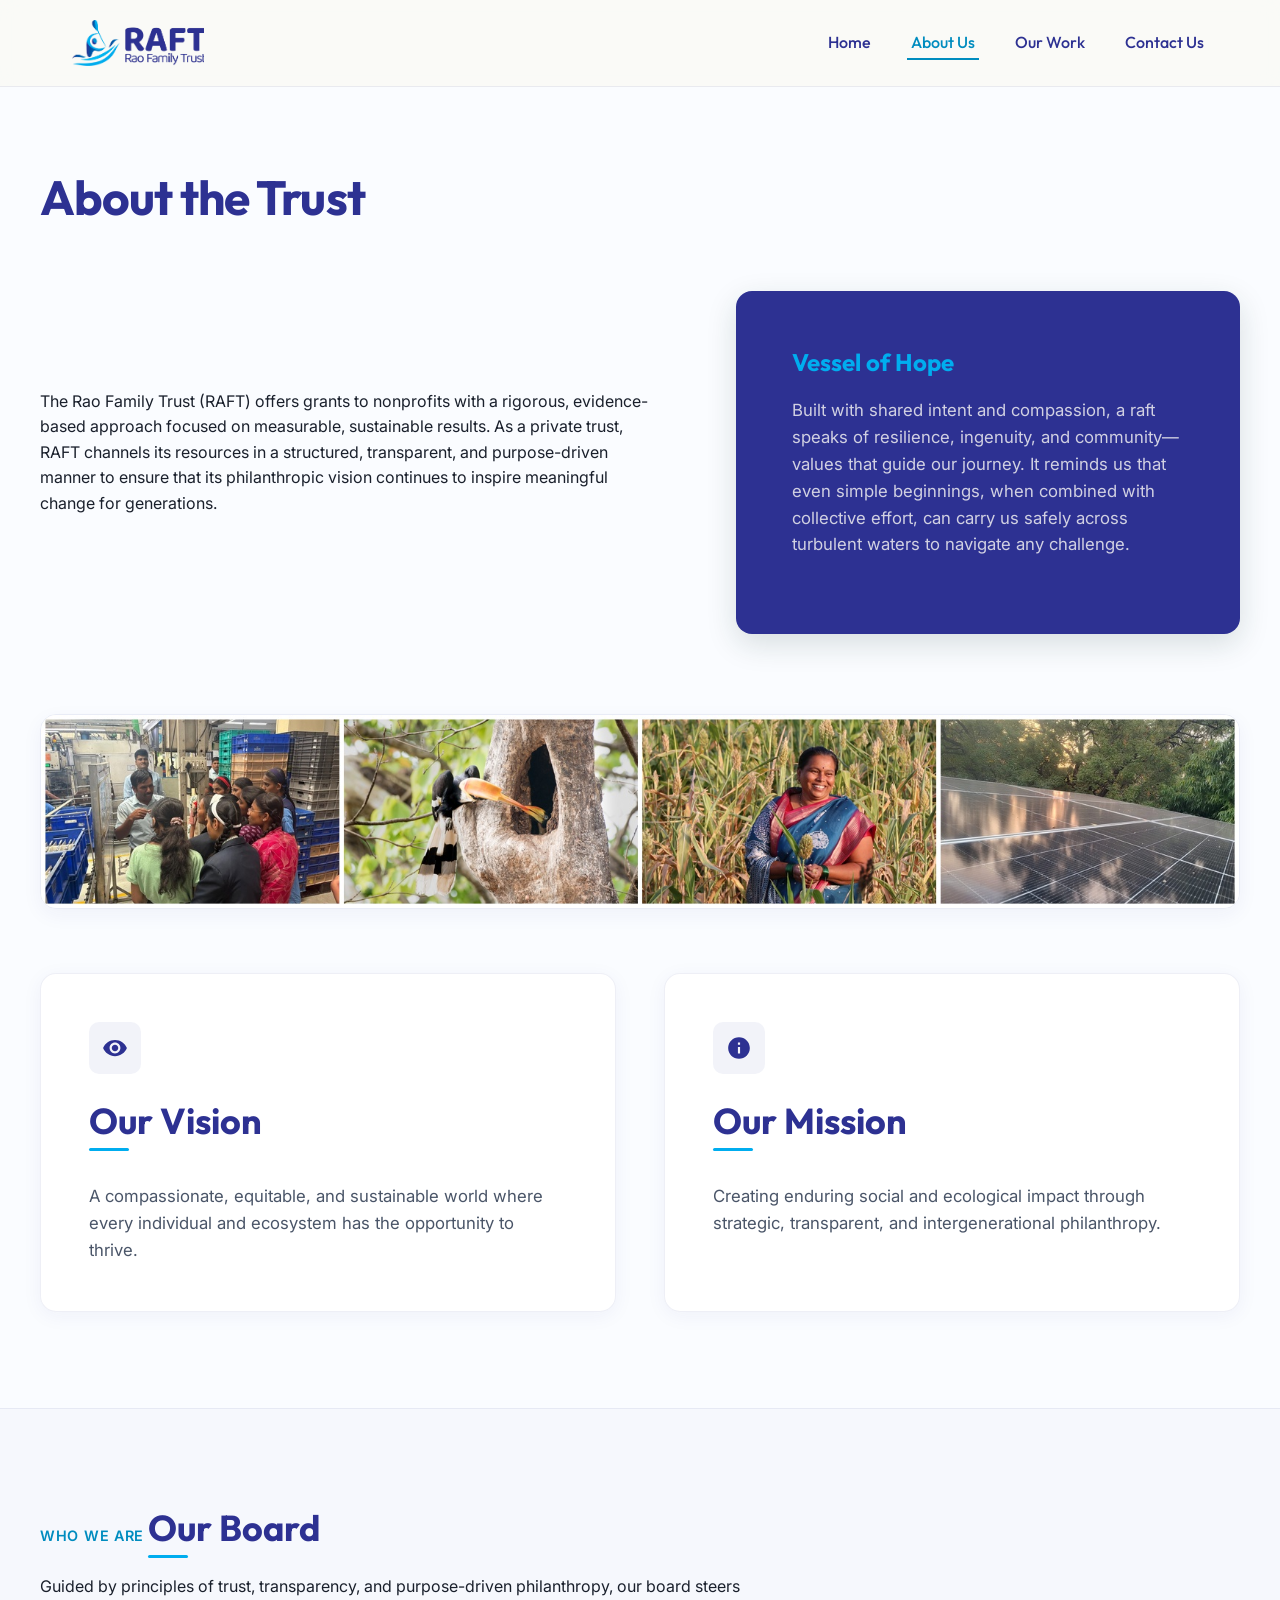
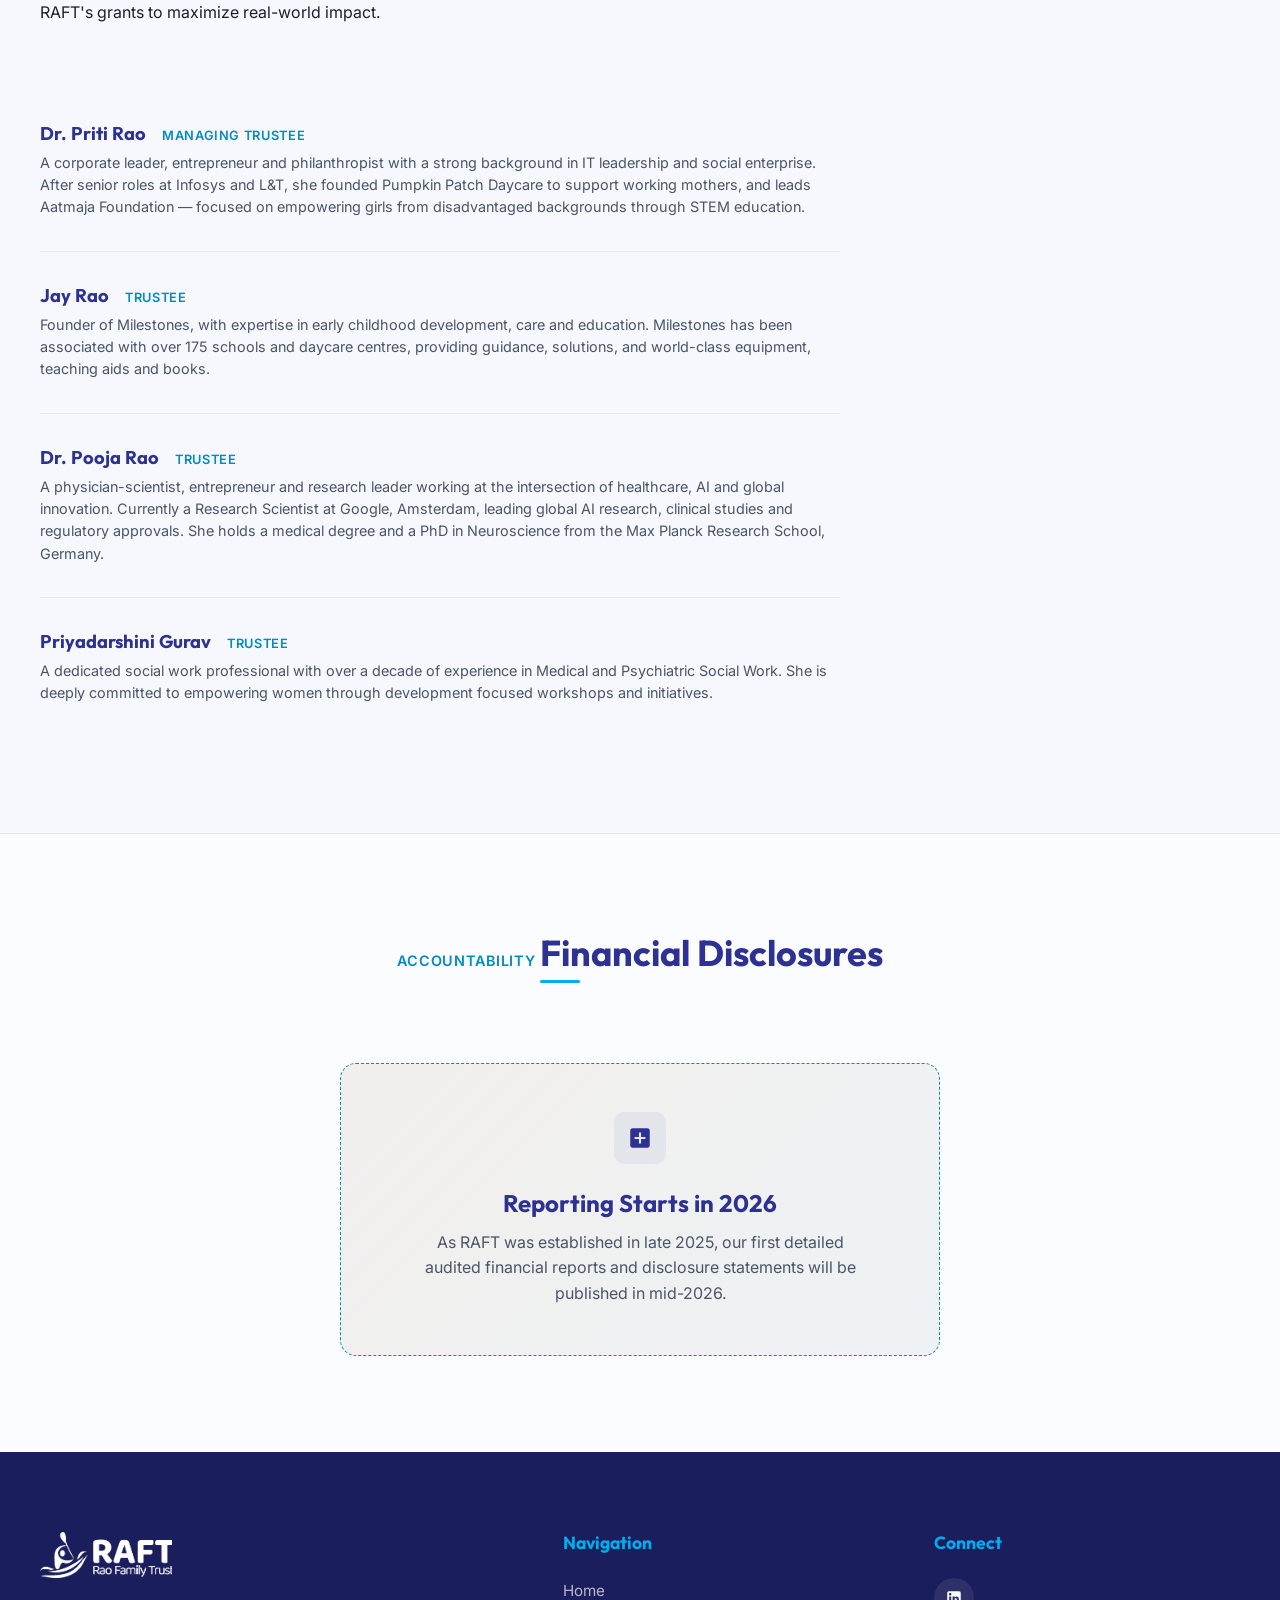
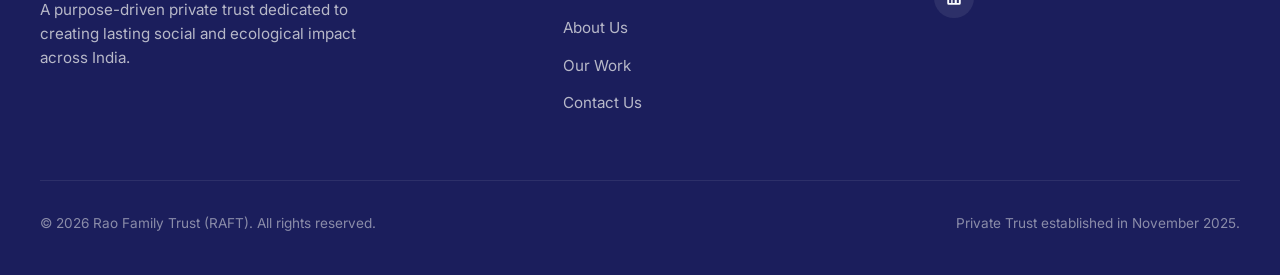
==== about.html @ 9c1cfbc5 "Use full transparent official logo without outline box across site headers and footers" ====
<!DOCTYPE html>
<html lang="en">
<head>
  <meta charset="UTF-8">
  <meta name="viewport" content="width=device-width, initial-scale=1.0">
  <meta http-equiv="X-UA-Compatible" content="ie=edge">
  <title>About Us | Rao Family Trust (RAFT)</title>
  <meta name="description" content="Discover the vision, mission, and team structure of the Rao Family Trust (RAFT). Established to drive intergenerational social and ecological change.">
  
  <link rel="canonical" href="https://www.raft.org.in/about.html">

  <!-- Open Graph / Facebook -->
  <meta property="og:type" content="website">
  <meta property="og:url" content="https://www.raft.org.in/about.html">
  <meta property="og:site_name" content="Rao Family Trust (RAFT)">
  <meta property="og:locale" content="en_IN">
  <meta property="og:title" content="About Us | Rao Family Trust (RAFT)">
  <meta property="og:description" content="Discover the vision, mission, and team structure of the Rao Family Trust (RAFT).">
  <meta property="og:image" content="https://www.raft.org.in/images/vision_mission_banner.jpg">
  
  <!-- Twitter -->
  <meta property="twitter:card" content="summary_large_image">
  <meta property="twitter:url" content="https://www.raft.org.in/about.html">
  <meta property="twitter:title" content="About Us | Rao Family Trust (RAFT)">
  <meta property="twitter:description" content="Discover the vision, mission, and team structure of the Rao Family Trust (RAFT).">
  <meta property="twitter:image" content="https://www.raft.org.in/images/vision_mission_banner.jpg">

  <!-- Favicons -->
  <link rel="icon" type="image/png" sizes="32x32" href="images/favicon-32x32.png">
  <link rel="icon" type="image/png" sizes="192x192" href="images/favicon.png">
  <link rel="apple-touch-icon" sizes="180x180" href="images/apple-touch-icon.png">

  <link rel="stylesheet" href="style_v2.css">
</head>
<body>

  <!-- Header Navigation -->
  <header>
    <div class="nav-container">
      <a href="index.html" class="logo">
        <img src="images/logo.png" alt="Rao Family Trust Logo" class="logo-img">
      </a>
      
      <button class="mobile-toggle" aria-label="Toggle Menu">
        <span></span>
        <span></span>
        <span></span>
      </button>

      <ul class="nav-menu">
        <li><a href="index.html" class="nav-link">Home</a></li>
        <li><a href="about.html" class="nav-link">About Us</a></li>
        <li><a href="work.html" class="nav-link">Our Work</a></li>
        <li><a href="contact.html" class="nav-link">Contact Us</a></li>
      </ul>
    </div>
  </header>

  <!-- About Core Intro -->
  <section class="section" style="padding-top: 5rem;">
    <div class="section-container">
      <div class="section-header reveal">
        <h1>About the Trust</h1>
      </div>

      <div class="about-hero-grid reveal" style="margin-bottom: 5rem;">
        <div class="about-hero-text">
          <p>
            The Rao Family Trust (RAFT) offers grants to nonprofits with a rigorous, evidence-based approach focused on measurable, sustainable results. As a private trust, RAFT channels its resources in a structured, transparent, and purpose-driven manner to ensure that its philanthropic vision continues to inspire meaningful change for generations.
          </p>
        </div>
        
        <div class="accent-card">
          <h3>Vessel of Hope</h3>
          <p style="margin-top: 1.25rem;">
            Built with shared intent and compassion, a raft speaks of resilience, ingenuity, and community—values that guide our journey. It reminds us that even simple beginnings, when combined with collective effort, can carry us safely across turbulent waters to navigate any challenge.
          </p>
        </div>
      </div>

      <!-- Pillars Panoramic Banner -->
      <div class="reveal" style="margin-top: 4rem; margin-bottom: 4rem; border-radius: var(--border-radius-lg); overflow: hidden; box-shadow: 0 6px 20px var(--color-shadow); border: 1px solid var(--color-border);">
        <img src="images/vision_mission_banner.jpg" alt="Rao Family Trust Strategic Focus Pillars" style="width: 100%; display: block; height: auto;">
      </div>

      <!-- Vision & Mission Side by Side Cards -->
      <div class="vision-mission-grid reveal">
        <div class="card" style="padding: 3rem;">
          <div class="card-icon">
            <!-- Vision Icon SVG -->
            <svg viewBox="0 0 24 24" xmlns="http://www.w3.org/2000/svg">
              <path d="M12 4.5C7 4.5 2.73 7.61 1 12c1.73 4.39 6 7.5 11 7.5s9.27-3.11 11-7.5c-1.73-4.39-6-7.5-11-7.5zM12 17c-2.76 0-5-2.24-5-5s2.24-5 5-5 5 2.24 5 5-2.24 5-5 5zm0-8c-1.66 0-3 1.34-3 3s1.34 3 3 3 3-1.34 3-3-1.34-3-3-3z"/>
            </svg>
          </div>
          <h2>Our Vision</h2>
          <p style="margin-top: 1rem; font-size: 1.05rem;">
            A compassionate, equitable, and sustainable world where every individual and ecosystem has the opportunity to thrive.
          </p>
        </div>

        <div class="card" style="padding: 3rem;">
          <div class="card-icon">
            <!-- Mission Icon SVG -->
            <svg viewBox="0 0 24 24" xmlns="http://www.w3.org/2000/svg">
              <path d="M12 2C6.48 2 2 6.48 2 12s4.48 10 10 10 10-4.48 10-10S17.52 2 12 2zm1 15h-2v-6h2v6zm0-8h-2V7h2v2z"/>
            </svg>
          </div>
          <h2>Our Mission</h2>
          <p style="margin-top: 1rem; font-size: 1.05rem;">
            Creating enduring social and ecological impact through strategic, transparent, and intergenerational philanthropy.
          </p>
        </div>
      </div>
    </div>
  </section>

  <!-- Meet Our Team -->
  <section class="section" style="background-color: rgba(45, 49, 146, 0.02); border-top: 1px solid var(--color-border); border-bottom: 1px solid var(--color-border);">
    <div class="section-container">
      <div class="section-header reveal">
        <span class="section-subtitle">Who We Are</span>
        <h2>Our Board</h2>
        <p>Guided by principles of trust, transparency, and purpose-driven philanthropy, our board steers RAFT's grants to maximize real-world impact.</p>
      </div>

      <div class="team-roster reveal">
        <!-- Dr. Priti Rao -->
        <div class="team-row">
          <div class="team-info">
            <div class="team-name-line">
              <h3>Dr. Priti Rao</h3>
              <span class="team-title">Managing Trustee</span>
            </div>
            <p>A corporate leader, entrepreneur and philanthropist with a strong background in IT leadership and social enterprise. After senior roles at Infosys and L&T, she founded Pumpkin Patch Daycare to support working mothers, and leads Aatmaja Foundation — focused on empowering girls from disadvantaged backgrounds through STEM education.</p>
          </div>
        </div>

        <!-- Jay Rao -->
        <div class="team-row">
          <div class="team-info">
            <div class="team-name-line">
              <h3>Jay Rao</h3>
              <span class="team-title">Trustee</span>
            </div>
            <p>Founder of Milestones, with expertise in early childhood development, care and education. Milestones has been associated with over 175 schools and daycare centres, providing guidance, solutions, and world-class equipment, teaching aids and books.</p>
          </div>
        </div>

        <!-- Dr. Pooja Rao -->
        <div class="team-row">
          <div class="team-info">
            <div class="team-name-line">
              <h3>Dr. Pooja Rao</h3>
              <span class="team-title">Trustee</span>
            </div>
            <p>A physician-scientist, entrepreneur and research leader working at the intersection of healthcare, AI and global innovation. Currently a Research Scientist at Google, Amsterdam, leading global AI research, clinical studies and regulatory approvals. She holds a medical degree and a PhD in Neuroscience from the Max Planck Research School, Germany.</p>
          </div>
        </div>

        <!-- Ms. Priyadarshini Gurav -->
        <div class="team-row">
          <div class="team-info">
            <div class="team-name-line">
              <h3>Priyadarshini Gurav</h3>
              <span class="team-title">Trustee</span>
            </div>
            <p>A dedicated social work professional with over a decade of experience in Medical and Psychiatric Social Work. She is deeply committed to empowering women through development focused workshops and initiatives.</p>
          </div>
        </div>
      </div>

    </div>
  </section>

  <!-- Financials section -->
  <section class="section">
    <div class="section-container">
      <div class="section-header reveal" style="text-align: center; margin: 0 auto 3rem;">
        <span class="section-subtitle">Accountability</span>
        <h2>Financial Disclosures</h2>
      </div>

      <div class="financials-card reveal">
        <div class="card-icon" style="margin: 0 auto 1.5rem;">
          <svg viewBox="0 0 24 24" xmlns="http://www.w3.org/2000/svg">
            <path d="M19 3H5c-1.1 0-2 .9-2 2v14c0 1.1.9 2 2 2h14c1.1 0 2-.9 2-2V5c0-1.1-.9-2-2-2zm-2 10h-4v4h-2v-4H7v-2h4V7h2v4h4v2z"/>
          </svg>
        </div>
        <h3>Reporting Starts in 2026</h3>
        <p>
          As RAFT was established in late 2025, our first detailed audited financial reports and disclosure statements will be published in mid-2026.
        </p>
      </div>
    </div>
  </section>

  <!-- Footer -->
  <footer>
    <div class="footer-container">
      <div class="footer-about">
        <a href="index.html" class="logo" style="color: var(--color-white);">
          <img src="images/logo_white.png" alt="Rao Family Trust Logo" class="logo-img">
        </a>
        <p>A purpose-driven private trust dedicated to creating lasting social and ecological impact across India.</p>
      </div>

      <div class="footer-nav">
        <h4>Navigation</h4>
        <ul>
          <li><a href="index.html">Home</a></li>
          <li><a href="about.html">About Us</a></li>
          <li><a href="work.html">Our Work</a></li>
          <li><a href="contact.html">Contact Us</a></li>
        </ul>
      </div>

      <div class="footer-social">
        <h4>Connect</h4>
        <div class="footer-social-links">
          <a href="https://www.linkedin.com/company/rao-family-trust/" class="social-btn" aria-label="LinkedIn" target="_blank" rel="noopener noreferrer">
            <svg viewBox="0 0 24 24" xmlns="http://www.w3.org/2000/svg">
              <path d="M19 3a2 2 0 0 1 2 2v14a2 2 0 0 1-2 2H5a2 2 0 0 1-2-2V5a2 2 0 0 1 2-2h14m-.5 15.5v-5.3a3.26 3.26 0 0 0-3.26-3.26c-.85 0-1.84.52-2.32 1.3v-1.11h-2.79v8.37h2.79v-4.93c0-.77.62-1.4 1.39-1.4a1.4 1.4 0 0 1 1.4 1.4v4.93h2.79M6.88 8.56a1.68 1.68 0 0 0 1.68-1.68c0-.93-.75-1.69-1.68-1.69a1.69 1.69 0 0 0-1.69 1.69c0 .93.76 1.68 1.69 1.68m1.39 9.94v-8.37H5.5v8.37h2.77z"/>
            </svg>
          </a>
        </div>
      </div>
    </div>
    
    <div class="footer-bottom">
      <span>&copy; 2026 Rao Family Trust (RAFT). All rights reserved.</span>
      <span>Private Trust established in November 2025.</span>
    </div>
  </footer>

  <script src="main.js"></script>
</body>
</html>
---- style_v2.css ----
/* RAFT (Rao Family Trust) Core Styling System */

/* Import Google Fonts */
@import url('https://fonts.googleapis.com/css2?family=Inter:wght@300;400;500;600&family=Outfit:wght@300;400;500;600;700;800&display=swap');

/* CSS Variables */
:root {
  --color-primary: #2D3192;        /* Logo Indigo */
  --color-primary-dark: #1B1E5C;   /* Deep Logo Indigo */
  --color-primary-light: #4D51B0;  /* Light Logo Indigo */
  --color-secondary: #00ADEF;      /* Logo Sky Blue */
  --color-secondary-dark: #008CBF; /* Muted Logo Sky Blue */
  --color-accent: #EFF8FF;         /* Soft Light Blue Wash */
  --color-bg-main: #FAFCFF;        /* Soft Alabaster Cool White */
  --color-bg-card: rgba(255, 255, 255, 0.9); /* Semi-transparent White */
  --color-text-dark: #1A202C;      /* Charcoal Dark Text */
  --color-text-muted: #4A5568;     /* Slate Muted Text */
  --color-text-light: #FAFCFF;     /* Warm Light Text */
  --color-white: #FFFFFF;
  --color-border: rgba(45, 49, 146, 0.08);
  --color-shadow: rgba(45, 49, 146, 0.05);

  --font-heading: 'Outfit', sans-serif;
  --font-body: 'Inter', sans-serif;

  --transition-smooth: all 0.4s cubic-bezier(0.16, 1, 0.3, 1);
  --transition-fast: all 0.2s ease;
  
  --border-radius-lg: 16px;
  --border-radius-md: 10px;
  --border-radius-sm: 6px;
}

/* Base Reset & Layout */
* {
  box-sizing: border-box;
  margin: 0;
  padding: 0;
}

html {
  scroll-behavior: smooth;
  height: 100%;
}

body {
  font-family: var(--font-body);
  background-color: var(--color-bg-main);
  color: var(--color-text-dark);
  line-height: 1.6;
  font-size: 16px;
  display: flex;
  flex-direction: column;
  min-height: 100vh;
  overflow-x: hidden;
}

/* Typography */
h1, h2, h3, h4, h5, h6 {
  font-family: var(--font-heading);
  font-weight: 700;
  color: var(--color-primary);
  line-height: 1.25;
}

h1 {
  font-size: 3rem;
  letter-spacing: -0.02em;
}

h2 {
  font-size: 2.25rem;
  margin-bottom: 1.5rem;
  position: relative;
  display: inline-block;
}

/* Elegant gold dash below h2 headers */
h2::after {
  content: '';
  position: absolute;
  left: 0;
  bottom: -8px;
  width: 40px;
  height: 3px;
  background-color: var(--color-secondary);
  border-radius: 2px;
  transition: var(--transition-smooth);
}

h2:hover::after {
  width: 60px;
}

h3 {
  font-size: 1.5rem;
  margin-bottom: 1rem;
}

p {
  margin-bottom: 1.25rem;
  color: var(--color-text-dark);
  font-weight: 400;
}

a {
  color: var(--color-primary);
  text-decoration: none;
  transition: var(--transition-fast);
}

/* Buttons */
.btn {
  display: inline-flex;
  align-items: center;
  justify-content: center;
  padding: 0.75rem 1.75rem;
  font-family: var(--font-heading);
  font-weight: 600;
  font-size: 0.95rem;
  border-radius: var(--border-radius-md);
  cursor: pointer;
  transition: var(--transition-smooth);
  border: 1px solid transparent;
}

.btn-primary {
  background-color: var(--color-primary);
  color: var(--color-white);
  box-shadow: 0 4px 14px rgba(18, 53, 47, 0.2);
}

.btn-primary:hover {
  background-color: var(--color-primary-light);
  transform: translateY(-2px);
  box-shadow: 0 6px 20px rgba(18, 53, 47, 0.25);
}

.btn-secondary {
  background-color: transparent;
  border-color: var(--color-secondary-dark);
  color: var(--color-secondary-dark);
}

.btn-secondary:hover {
  background-color: var(--color-secondary-dark);
  color: var(--color-white);
  transform: translateY(-2px);
}

/* Header & Navigation */
header {
  position: sticky;
  top: 0;
  z-index: 100;
  background-color: rgba(250, 249, 246, 0.85); /* Alabaster Glass */
  backdrop-filter: blur(12px);
  -webkit-backdrop-filter: blur(12px);
  border-bottom: 1px solid var(--color-border);
  transition: var(--transition-smooth);
}

.nav-container {
  max-width: 1200px;
  margin: 0 auto;
  padding: 1.25rem 2rem;
  display: flex;
  justify-content: space-between;
  align-items: center;
}

.logo {
  display: flex;
  align-items: center;
  gap: 0.75rem;
  font-family: var(--font-heading);
  font-weight: 700;
  font-size: 1.4rem;
  color: var(--color-primary);
}

.logo-img {
  height: 46px;
  width: auto;
  object-fit: contain;
  transition: var(--transition-smooth);
}

.logo:hover .logo-img {
  transform: scale(1.05);
}

.logo svg {
  fill: var(--color-primary);
  width: 32px;
  height: 32px;
  transition: var(--transition-smooth);
}

.logo:hover svg {
  fill: var(--color-secondary-dark);
  transform: rotate(-5deg) scale(1.05);
}

.nav-menu {
  display: flex;
  gap: 2rem;
  list-style: none;
  align-items: center;
}

.nav-link {
  font-family: var(--font-heading);
  font-weight: 500;
  font-size: 1rem;
  color: var(--color-primary);
  padding: 0.5rem 0.25rem;
  position: relative;
}

.nav-link::after {
  content: '';
  position: absolute;
  width: 0;
  height: 2px;
  bottom: 0;
  left: 0;
  background-color: var(--color-secondary-dark);
  transition: var(--transition-fast);
}

.nav-link:hover::after,
.nav-link.active::after {
  width: 100%;
}

.nav-link.active {
  color: var(--color-secondary-dark);
}

/* Mobile Toggle Hamburger */
.mobile-toggle {
  display: none;
  background: none;
  border: none;
  cursor: pointer;
  position: relative;
  width: 30px;
  height: 20px;
  z-index: 101;
}

.mobile-toggle span {
  display: block;
  width: 100%;
  height: 2px;
  background-color: var(--color-primary);
  position: absolute;
  left: 0;
  transition: var(--transition-fast);
}

.mobile-toggle span:nth-child(1) { top: 0; }
.mobile-toggle span:nth-child(2) { top: 9px; }
.mobile-toggle span:nth-child(3) { top: 18px; }

.mobile-toggle.open span:nth-child(1) {
  transform: translateY(9px) rotate(45deg);
}
.mobile-toggle.open span:nth-child(2) {
  opacity: 0;
}
.mobile-toggle.open span:nth-child(3) {
  transform: translateY(-9px) rotate(-45deg);
}

/* Hero Section */
.hero {
  padding: 6rem 2rem 5rem;
  background: radial-gradient(circle at 80% 20%, rgba(197, 168, 128, 0.1) 0%, transparent 60%),
              radial-gradient(circle at 10% 80%, rgba(18, 53, 47, 0.05) 0%, transparent 70%);
  position: relative;
  overflow: hidden;
}

.hero-container {
  max-width: 1200px;
  margin: 0 auto;
  display: grid;
  grid-template-columns: 0.8fr 1.2fr; /* Flipped: text takes less space, images take more */
  gap: 4rem;
  align-items: center;
}

.hero-content {
  max-width: 650px;
}

.hero-tag {
  display: inline-block;
  font-family: var(--font-heading);
  font-weight: 600;
  font-size: 0.85rem;
  letter-spacing: 0.1em;
  text-transform: uppercase;
  color: var(--color-secondary-dark);
  background-color: rgba(197, 168, 128, 0.12);
  padding: 0.4rem 1rem;
  border-radius: 50px;
  margin-bottom: 1.5rem;
}

.hero h1 {
  font-size: 3.5rem;
  line-height: 1.15;
  margin-bottom: 1.5rem;
}

.hero h1 span {
  color: var(--color-secondary-dark);
  position: relative;
}

.hero-desc {
  font-size: 1.15rem;
  color: var(--color-text-muted);
  margin-bottom: 2.5rem;
}

.hero-btns {
  display: flex;
  gap: 1.25rem;
}

/* Metaphor SVG Section (Interactive waves and raft) */
.hero-visual {
  position: relative;
  width: 100%;
  display: flex;
  justify-content: center;
  align-items: center;
}

.raft-svg-wrapper {
  width: 100%;
  max-width: 450px;
  position: relative;
}

/* Page Section Utility */
.section {
  padding: 6rem 2rem;
}

.section-container {
  max-width: 1200px;
  margin: 0 auto;
}

.section-header {
  max-width: 700px;
  margin-bottom: 4rem;
}

.section-subtitle {
  color: var(--color-secondary-dark);
  font-weight: 600;
  text-transform: uppercase;
  letter-spacing: 0.05em;
  font-size: 0.9rem;
  margin-bottom: 0.5rem;
}

/* Glassmorphism Cards */
.card-grid {
  display: grid;
  grid-template-columns: repeat(auto-fill, minmax(320px, 1fr));
  gap: 2.5rem;
}

.card {
  background-color: var(--color-bg-card);
  border: 1px solid var(--color-border);
  border-radius: var(--border-radius-lg);
  padding: 2.5rem;
  box-shadow: 0 4px 20px var(--color-shadow);
  transition: var(--transition-smooth);
  display: flex;
  flex-direction: column;
  backdrop-filter: blur(8px);
  -webkit-backdrop-filter: blur(8px);
  position: relative;
  overflow: hidden;
}

.card::before {
  content: '';
  position: absolute;
  top: 0;
  left: 0;
  width: 4px;
  height: 0;
  background-color: var(--color-secondary);
  transition: var(--transition-smooth);
}

.card:hover {
  transform: translateY(-8px);
  box-shadow: 0 12px 30px rgba(18, 53, 47, 0.1);
  border-color: rgba(18, 53, 47, 0.15);
}

.card:hover::before {
  height: 100%;
}

.card-icon {
  width: 52px;
  height: 52px;
  background-color: rgba(45, 49, 146, 0.06);
  border-radius: var(--border-radius-md);
  display: flex;
  align-items: center;
  justify-content: center;
  margin-bottom: 1.5rem;
  color: var(--color-primary);
  transition: var(--transition-smooth);
}

.card:hover .card-icon {
  background-color: var(--color-primary);
  color: var(--color-white);
  transform: translateY(-2px);
  box-shadow: 0 6px 16px rgba(45, 49, 146, 0.2);
}

.card-icon svg {
  width: 26px;
  height: 26px;
  transition: var(--transition-fast);
}

.card-icon svg[fill="none"] {
  fill: none;
  stroke: currentColor;
}

.card-icon svg:not([fill="none"]) {
  fill: currentColor;
}

.card:hover .card-icon svg {
  transform: scale(1.1);
}

/* External Link Icon Indicator */
.external-link-icon {
  width: 14px;
  height: 14px;
  display: inline-block;
  vertical-align: middle;
  margin-left: 4px;
  opacity: 0.8;
  transition: var(--transition-fast);
}

a:hover .external-link-icon {
  opacity: 1;
  transform: translate(2px, -2px);
}

/* Back to Top Floating Button */
.back-to-top {
  position: fixed;
  bottom: 2rem;
  right: 2rem;
  width: 44px;
  height: 44px;
  border-radius: 50%;
  background: var(--color-primary);
  color: var(--color-white);
  border: 1px solid rgba(255, 255, 255, 0.2);
  box-shadow: 0 4px 20px rgba(45, 49, 146, 0.25);
  display: flex;
  align-items: center;
  justify-content: center;
  cursor: pointer;
  opacity: 0;
  visibility: hidden;
  transform: translateY(15px);
  transition: var(--transition-smooth);
  z-index: 99;
}

.back-to-top.visible {
  opacity: 1;
  visibility: visible;
  transform: translateY(0);
}

.back-to-top:hover {
  background: var(--color-secondary);
  color: var(--color-primary-dark);
  transform: translateY(-3px);
  box-shadow: 0 6px 24px rgba(0, 173, 239, 0.35);
}

.back-to-top svg {
  width: 20px;
  height: 20px;
}

.card h3 {
  font-size: 1.35rem;
  margin-bottom: 0.75rem;
}

.card p {
  color: var(--color-text-muted);
  font-size: 0.95rem;
  margin-bottom: 0;
  flex-grow: 1;
}

/* Grantees Layout */
.grantee-tags {
  display: flex;
  gap: 0.5rem;
  margin-bottom: 1rem;
  flex-wrap: wrap;
}

.tag {
  font-size: 0.75rem;
  font-weight: 500;
  padding: 0.25rem 0.75rem;
  border-radius: 50px;
  background-color: rgba(18, 53, 47, 0.06);
  color: var(--color-primary-light);
}

/* About Us Metaphor Card (Large Accent Card) */
.about-hero-grid {
  display: grid;
  grid-template-columns: 1.1fr 0.9fr;
  gap: 5rem;
  align-items: center;
}

.accent-card {
  background-color: var(--color-primary);
  color: var(--color-text-light);
  border-radius: var(--border-radius-lg);
  padding: 3.5rem;
  box-shadow: 0 10px 30px rgba(18, 53, 47, 0.15);
  position: relative;
  overflow: hidden;
}

.accent-card h2, .accent-card h3 {
  color: var(--color-secondary);
}

.accent-card h2::after {
  background-color: var(--color-secondary);
}

.accent-card p {
  color: rgba(250, 249, 246, 0.8);
  font-size: 1.05rem;
}

/* Vision / Mission Sections */
.vision-mission-grid {
  display: grid;
  grid-template-columns: 1fr 1fr;
  gap: 3rem;
  margin-top: 4rem;
}

/* Financials Block */
.financials-card {
  background: linear-gradient(135deg, rgba(197, 168, 128, 0.15) 0%, rgba(18, 53, 47, 0.05) 100%);
  border: 1px dashed var(--color-secondary-dark);
  border-radius: var(--border-radius-lg);
  padding: 3rem;
  text-align: center;
  max-width: 600px;
  margin: 4rem auto 0;
}

.financials-card h3 {
  color: var(--color-primary);
  font-size: 1.5rem;
  margin-bottom: 0.75rem;
}

.financials-card p {
  color: var(--color-text-muted);
  max-width: 450px;
  margin: 0 auto;
}

/* Team Roster Section */
.team-roster {
  display: flex;
  flex-direction: column;
  gap: 0;
  max-width: 800px;
}

.team-row {
  display: flex;
  align-items: flex-start;
  gap: 1.5rem;
  padding: 2rem 0;
  border-bottom: 1px solid var(--color-border);
  transition: var(--transition-smooth);
}

.team-row:last-child {
  border-bottom: none;
}

.team-row:hover {
  padding-left: 0.5rem;
}

.team-initial {
  width: 48px;
  height: 48px;
  min-width: 48px;
  border-radius: 50%;
  background: linear-gradient(135deg, var(--color-primary) 0%, var(--color-primary-light) 100%);
  color: var(--color-white);
  display: flex;
  align-items: center;
  justify-content: center;
  font-family: var(--font-heading);
  font-weight: 700;
  font-size: 0.85rem;
  letter-spacing: 0.02em;
  margin-top: 0.15rem;
  box-shadow: 0 3px 10px rgba(45, 49, 146, 0.2);
}

.team-info {
  flex: 1;
}

.team-name-line {
  display: flex;
  align-items: baseline;
  gap: 1rem;
  flex-wrap: wrap;
  margin-bottom: 0.35rem;
}

.team-name-line h3 {
  font-size: 1.15rem;
  margin-bottom: 0;
  color: var(--color-primary);
}

.team-title {
  color: var(--color-secondary-dark);
  font-size: 0.8rem;
  font-weight: 600;
  text-transform: uppercase;
  letter-spacing: 0.05em;
}

.team-info p {
  color: var(--color-text-muted);
  font-size: 0.9rem;
  line-height: 1.55;
  margin-bottom: 0;
}

/* Interactive Contact Form */
.contact-grid {
  display: grid;
  grid-template-columns: 1fr 1.2fr;
  gap: 5rem;
  align-items: start;
}

.contact-info-panel {
  display: flex;
  flex-direction: column;
  gap: 2.5rem;
}

.info-item {
  display: flex;
  gap: 1.25rem;
}

.info-icon {
  width: 44px;
  height: 44px;
  border-radius: 50%;
  background-color: rgba(197, 168, 128, 0.15);
  display: flex;
  align-items: center;
  justify-content: center;
  color: var(--color-secondary-dark);
  flex-shrink: 0;
}

.info-icon svg {
  width: 20px;
  height: 20px;
  fill: currentColor;
}

.info-text h3 {
  font-size: 1.1rem;
  margin-bottom: 0.25rem;
}

.info-text p {
  color: var(--color-text-muted);
  margin-bottom: 0;
}

.contact-form {
  background-color: var(--color-white);
  border: 1px solid var(--color-border);
  border-radius: var(--border-radius-lg);
  padding: 3.5rem;
  box-shadow: 0 8px 30px var(--color-shadow);
}

.form-group {
  position: relative;
  margin-bottom: 2rem;
}

.form-input {
  width: 100%;
  padding: 0.9rem 1rem;
  border-radius: var(--border-radius-md);
  border: 1.5px solid rgba(18, 53, 47, 0.12);
  background-color: transparent;
  font-family: var(--font-body);
  font-size: 1rem;
  color: var(--color-text-dark);
  outline: none;
  transition: var(--transition-fast);
}

.form-input:focus {
  border-color: var(--color-primary);
  box-shadow: 0 0 0 4px rgba(18, 53, 47, 0.05);
}

.form-label {
  position: absolute;
  left: 1rem;
  top: 0.9rem;
  font-size: 1rem;
  color: var(--color-text-muted);
  pointer-events: none;
  transition: var(--transition-fast);
  background-color: var(--color-white);
  padding: 0 0.25rem;
}

/* Floating labels effect */
.form-input:focus ~ .form-label,
.form-input:not(:placeholder-shown) ~ .form-label {
  top: -0.6rem;
  left: 0.75rem;
  font-size: 0.8rem;
  color: var(--color-primary);
  font-weight: 600;
}

textarea.form-input {
  resize: vertical;
  min-height: 120px;
}

/* Toast Notifications */
.toast {
  position: fixed;
  bottom: 2rem;
  right: -300px;
  background-color: var(--color-primary-dark);
  color: var(--color-white);
  padding: 1rem 1.5rem;
  border-radius: var(--border-radius-md);
  box-shadow: 0 10px 25px rgba(0, 0, 0, 0.15);
  font-family: var(--font-heading);
  font-weight: 500;
  display: flex;
  align-items: center;
  gap: 0.75rem;
  z-index: 1000;
  transition: right 0.5s cubic-bezier(0.175, 0.885, 0.32, 1.275);
}

.toast.show {
  right: 2rem;
}

/* Scroll reveal helper class */
.reveal {
  opacity: 0;
  transform: translateY(30px);
  transition: opacity 0.8s cubic-bezier(0.16, 1, 0.3, 1),
              transform 0.8s cubic-bezier(0.16, 1, 0.3, 1);
}

.reveal.active {
  opacity: 1;
  transform: translateY(0);
}

/* Home Page Photo Collage Hero */
.hero-collage-container {
  display: grid;
  grid-template-columns: repeat(2, 1fr);
  grid-auto-rows: 160px;
  gap: 12px;
  width: 100%;
}
.hero-collage-item {
  border-radius: var(--border-radius-md);
  overflow: hidden;
  box-shadow: 0 8px 24px var(--color-shadow);
  position: relative;
}
.hero-collage-item img {
  width: 100%;
  height: 100%;
  object-fit: cover;
  transition: transform 0.6s ease;
}
.hero-collage-item:hover img {
  transform: scale(1.05);
}

/* Masonry specific sizes for hero */
.hero-collage-item.large {
  grid-column: span 2;
  grid-row: span 2;
}
.hero-collage-item.tall {
  grid-row: span 2;
}
.hero-collage-item.wide {
  grid-column: span 2;
}

/* Footer Section */
footer {
  background-color: var(--color-primary-dark);
  color: var(--color-text-light);
  padding: 5rem 2rem 2.5rem;
  margin-top: auto;
}

.footer-container {
  max-width: 1200px;
  margin: 0 auto;
  display: grid;
  grid-template-columns: 1.5fr 1fr 1fr;
  gap: 4rem;
  margin-bottom: 4rem;
}

.footer-about p {
  color: rgba(250, 249, 246, 0.7);
  font-size: 0.95rem;
  max-width: 320px;
  margin-top: 1.25rem;
}

.footer-nav h4, .footer-social h4 {
  color: var(--color-secondary);
  font-size: 1.1rem;
  margin-bottom: 1.5rem;
}

.footer-nav ul {
  list-style: none;
  display: flex;
  flex-direction: column;
  gap: 0.75rem;
}

.footer-nav a {
  color: rgba(250, 249, 246, 0.7);
  font-size: 0.95rem;
}

.footer-nav a:hover {
  color: var(--color-secondary);
  padding-left: 4px;
}

.footer-social-links {
  display: flex;
  gap: 1rem;
}

.social-btn {
  width: 40px;
  height: 40px;
  border-radius: 50%;
  background-color: rgba(255, 255, 255, 0.08);
  display: flex;
  align-items: center;
  justify-content: center;
  color: var(--color-text-light);
  transition: var(--transition-fast);
}

.social-btn:hover {
  background-color: var(--color-secondary);
  color: var(--color-primary-dark);
  transform: translateY(-3px);
}

.social-btn svg {
  width: 18px;
  height: 18px;
  fill: currentColor;
}

.footer-bottom {
  max-width: 1200px;
  margin: 0 auto;
  border-top: 1px solid rgba(255, 255, 255, 0.08);
  padding-top: 2rem;
  display: flex;
  justify-content: space-between;
  align-items: center;
  font-size: 0.85rem;
  color: rgba(250, 249, 246, 0.5);
}

/* Animations */
@keyframes wave-move {
  0% { transform: translateX(0); }
  50% { transform: translateX(-25%); }
  100% { transform: translateX(0); }
}

@keyframes wave-move-reverse {
  0% { transform: translateX(0); }
  50% { transform: translateX(25%); }
  100% { transform: translateX(0); }
}

@keyframes raft-float {
  0% { transform: translateY(0) rotate(0); }
  50% { transform: translateY(-6px) rotate(-1.5deg); }
  100% { transform: translateY(0) rotate(0); }
}

.wave-layer-1 {
  animation: wave-move 14s infinite linear;
}

.wave-layer-2 {
  animation: wave-move-reverse 18s infinite linear;
}

.raft-float-group {
  animation: raft-float 6s infinite ease-in-out;
  transform-origin: 220px 220px;
}

/* Responsive Media Queries */
@media (max-width: 1024px) {
  h1 { font-size: 2.75rem; }
  .hero { padding: 4rem 1.5rem 3rem; }
  .hero-container { gap: 2.5rem; }
  .about-hero-grid { gap: 3rem; }
}

@media (max-width: 768px) {
  h1 { font-size: 2.5rem; }
  h2 { font-size: 1.85rem; }
  
  .mobile-toggle {
    display: block;
  }
  
  .nav-menu {
    position: fixed;
    top: 0;
    right: -100%;
    width: 280px;
    height: 100vh;
    background-color: var(--color-primary-dark);
    flex-direction: column;
    justify-content: center;
    align-items: center;
    gap: 2.5rem;
    box-shadow: -10px 0 30px rgba(0, 0, 0, 0.15);
    transition: right 0.4s cubic-bezier(0.16, 1, 0.3, 1);
    z-index: 100;
  }
  
  .nav-menu.open {
    right: 0;
  }
  
  .nav-link {
    color: var(--color-text-light);
    font-size: 1.25rem;
  }
  
  .hero-container {
    grid-template-columns: 1fr;
    text-align: center;
    gap: 3rem;
  }
  
  .hero-content {
    margin: 0 auto;
  }
  
  .hero-btns {
    justify-content: center;
  }
  
  .about-hero-grid {
    grid-template-columns: 1fr;
    gap: 3rem;
  }
  
  .vision-mission-grid {
    grid-template-columns: 1fr;
    gap: 2.5rem;
  }
  
  .contact-grid {
    grid-template-columns: 1fr;
    gap: 3.5rem;
  }
  
  .footer-container {
    grid-template-columns: 1fr;
    gap: 2.5rem;
  }
  
  .footer-bottom {
    flex-direction: column;
    gap: 1rem;
    text-align: center;
  }
}

/* Redesigned Grantee Card Styles */
.grantee-image-wrapper {
  position: relative;
  width: 100%;
  height: 100%;
  min-height: 240px;
  overflow: hidden;
}

.grantee-image-wrapper img {
  width: 100%;
  height: 100%;
  object-fit: cover;
  transition: var(--transition-smooth);
}

.grantee-card:hover .grantee-image-wrapper img {
  transform: scale(1.05);
}

/* Hero Carousel Styles */
.hero-carousel {
  position: relative;
  width: 100%;
  height: 400px;
  border-radius: var(--border-radius-lg);
  overflow: hidden;
  box-shadow: 0 10px 30px var(--color-shadow);
  border: 1px solid var(--color-border);
}

.carousel-track {
  width: 100%;
  height: 100%;
  position: relative;
}

.carousel-slide {
  position: absolute;
  top: 0;
  left: 0;
  width: 100%;
  height: 100%;
  opacity: 0;
  visibility: hidden;
  transition: opacity 0.8s ease-in-out, visibility 0.8s ease-in-out;
  display: flex;
  align-items: flex-end;
}

.carousel-slide.active {
  opacity: 1;
  visibility: visible;
  z-index: 2;
}

.carousel-slide img {
  width: 100%;
  height: 100%;
  object-fit: cover;
}

.slide-caption {
  position: absolute;
  bottom: 0;
  left: 0;
  width: 100%;
  background: linear-gradient(to top, rgba(15, 23, 74, 0.85) 0%, rgba(15, 23, 74, 0) 100%);
  color: var(--color-white);
  padding: 1.75rem 1.5rem 1.25rem;
  font-family: var(--font-heading);
  font-weight: 500;
  font-size: 0.95rem;
  z-index: 3;
}

.carousel-indicators {
  position: absolute;
  bottom: 1.25rem;
  right: 1.5rem;
  display: flex;
  gap: 0.5rem;
  z-index: 10;
}

.indicator {
  width: 8px;
  height: 8px;
  border-radius: 50%;
  background-color: rgba(255, 255, 255, 0.4);
  cursor: pointer;
  transition: var(--transition-fast);
}

.indicator.active {
  background-color: var(--color-secondary);
  transform: scale(1.25);
  width: 18px;
  border-radius: 4px;
}

@media (max-width: 768px) {
  .hero-carousel {
    height: 300px;
  }
}
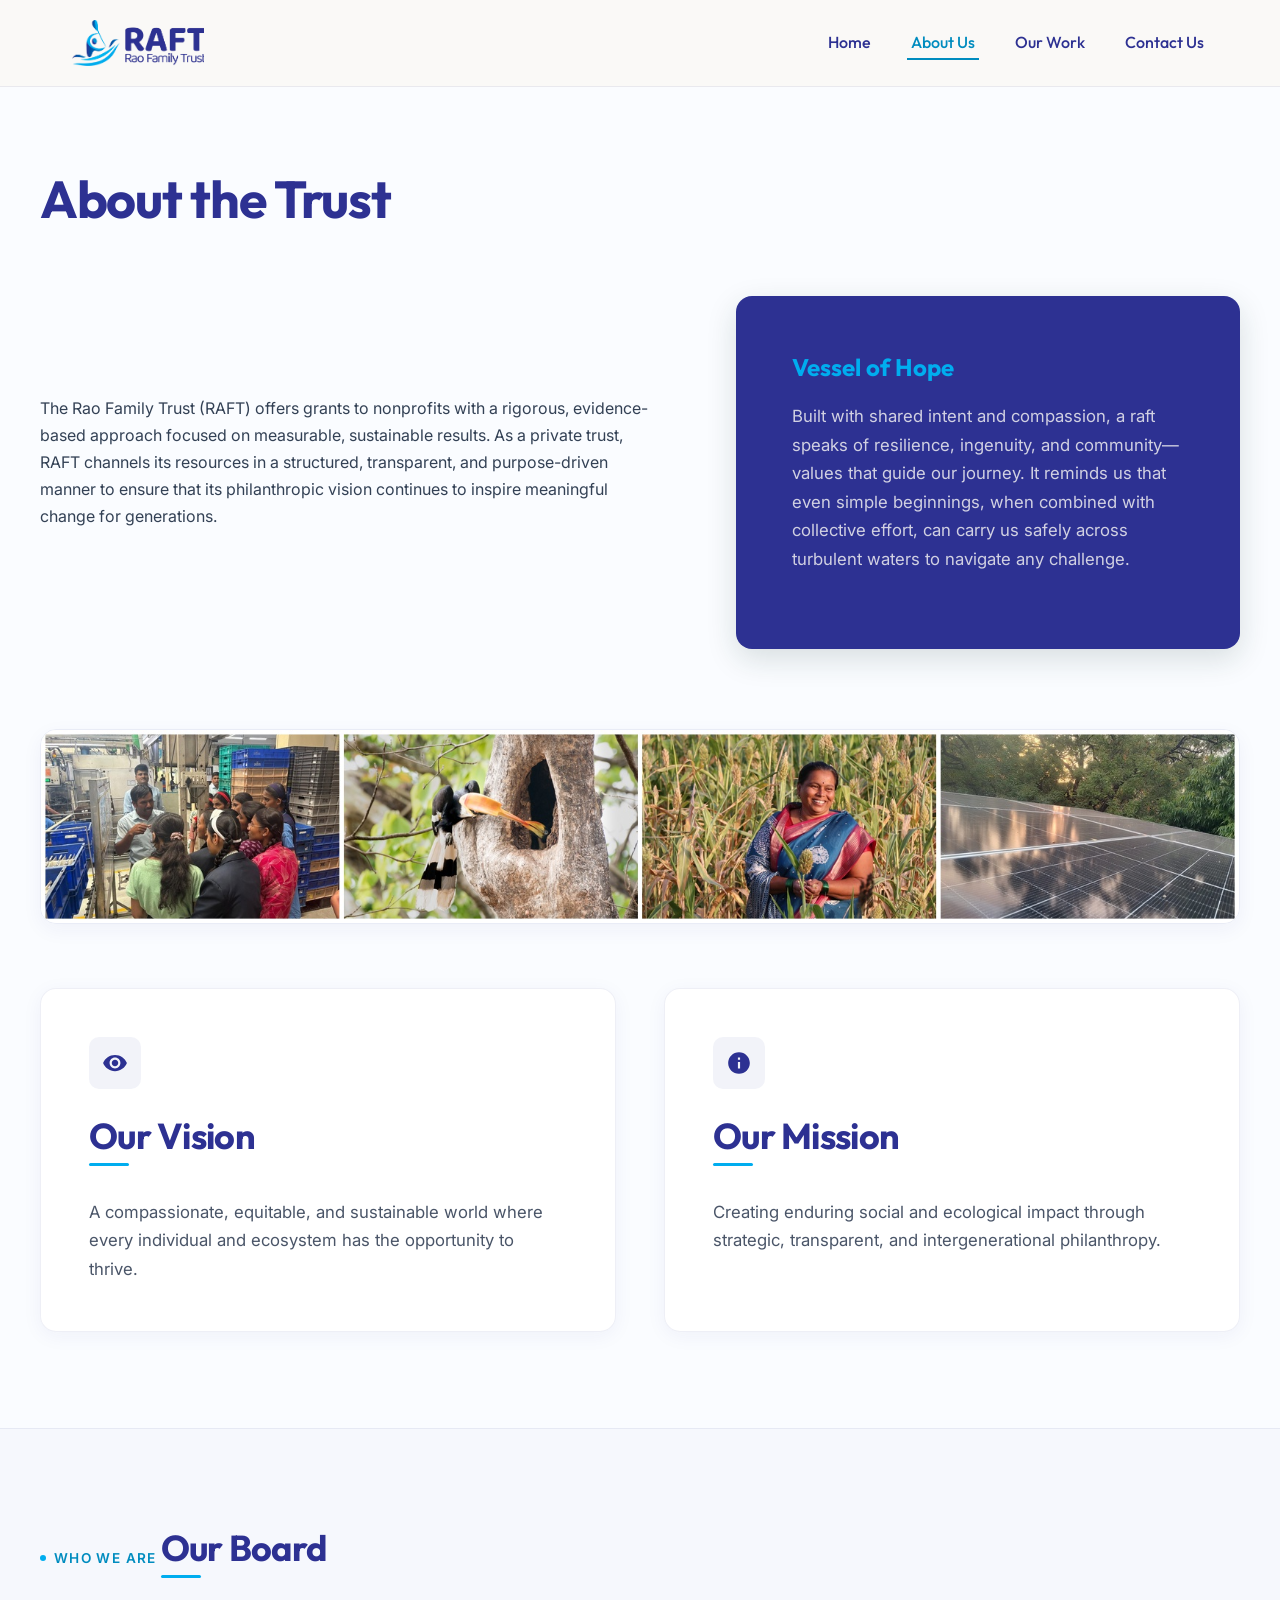
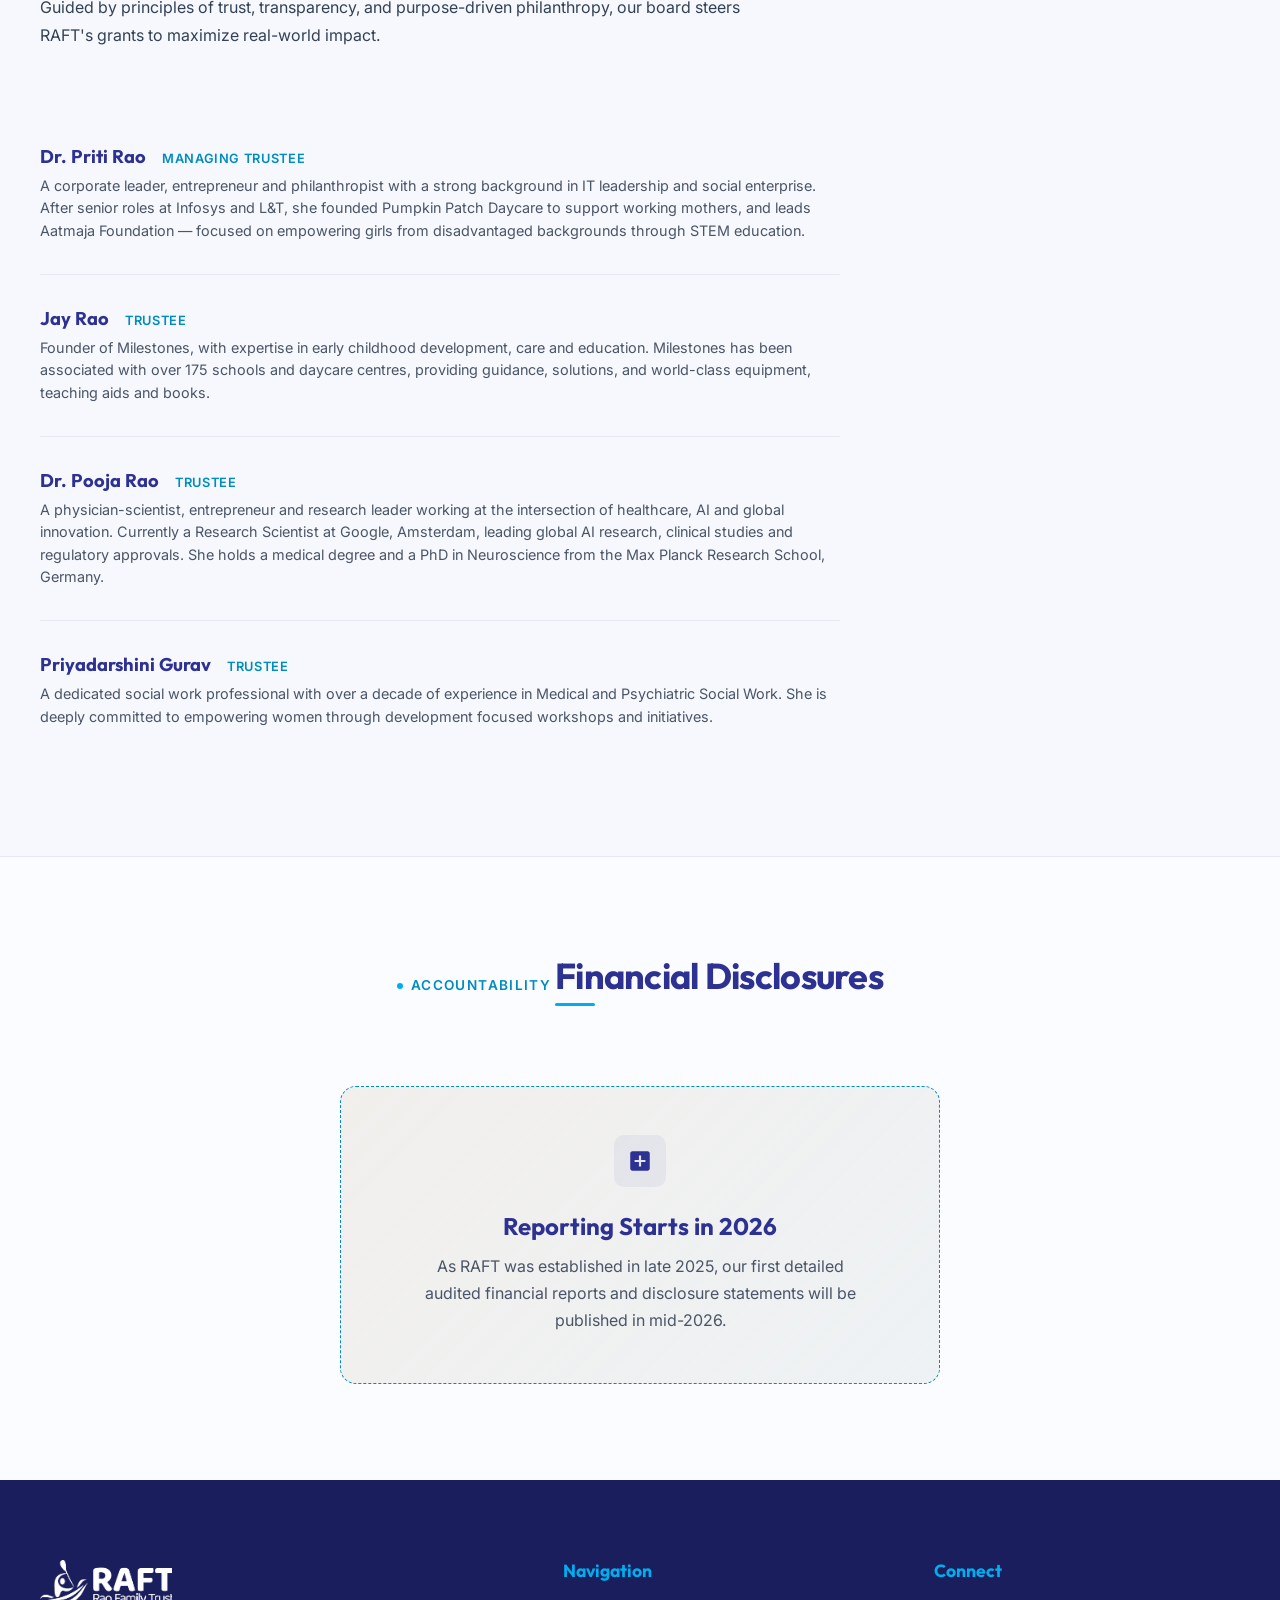
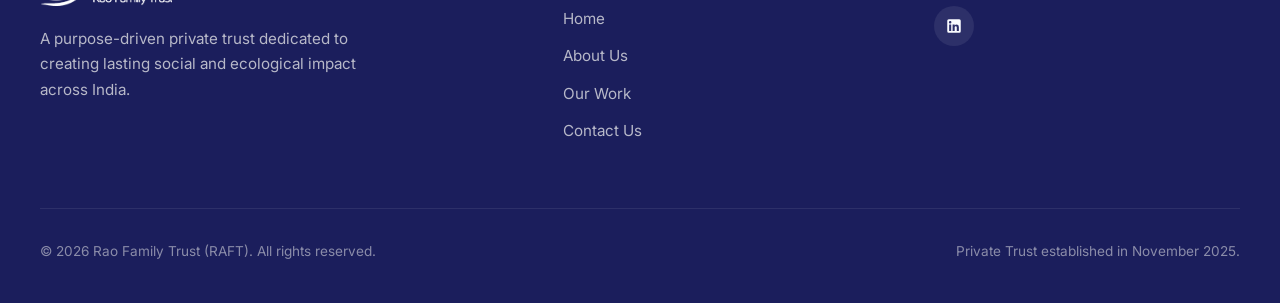
==== commit e0d787f4: "Fix asset paths to root-relative URLs (/style_v2.css, /main.js, /images/...) and enhance active nav " ====
--- a/about.html
+++ b/about.html
@@ -26,11 +26,11 @@
   <meta property="twitter:image" content="https://www.raft.org.in/images/vision_mission_banner.jpg">
 
   <!-- Favicons -->
-  <link rel="icon" type="image/png" sizes="32x32" href="images/favicon-32x32.png">
-  <link rel="icon" type="image/png" sizes="192x192" href="images/favicon.png">
-  <link rel="apple-touch-icon" sizes="180x180" href="images/apple-touch-icon.png">
-
-  <link rel="stylesheet" href="style_v2.css">
+  <link rel="icon" type="image/png" sizes="32x32" href="/images/favicon-32x32.png">
+  <link rel="icon" type="image/png" sizes="192x192" href="/images/favicon.png">
+  <link rel="apple-touch-icon" sizes="180x180" href="/images/apple-touch-icon.png">
+
+  <link rel="stylesheet" href="/style_v2.css">
 </head>
 <body>
 
@@ -38,7 +38,7 @@
   <header>
     <div class="nav-container">
       <a href="index.html" class="logo">
-        <img src="images/logo.png" alt="Rao Family Trust Logo" class="logo-img">
+        <img src="/images/logo.png" alt="Rao Family Trust Logo" class="logo-img">
       </a>
       
       <button class="mobile-toggle" aria-label="Toggle Menu">
@@ -199,7 +199,7 @@
     <div class="footer-container">
       <div class="footer-about">
         <a href="index.html" class="logo" style="color: var(--color-white);">
-          <img src="images/logo_white.png" alt="Rao Family Trust Logo" class="logo-img">
+          <img src="/images/logo_white.png" alt="Rao Family Trust Logo" class="logo-img">
         </a>
         <p>A purpose-driven private trust dedicated to creating lasting social and ecological impact across India.</p>
       </div>
@@ -232,6 +232,6 @@
     </div>
   </footer>
 
-  <script src="main.js"></script>
+  <script src="/main.js"></script>
 </body>
 </html>
--- a/style_v2.css
+++ b/style_v2.css
@@ -64,12 +64,13 @@
 }
 
 h1 {
-  font-size: 3rem;
-  letter-spacing: -0.02em;
+  font-size: 3.25rem;
+  letter-spacing: -0.025em;
 }
 
 h2 {
   font-size: 2.25rem;
+  letter-spacing: -0.02em;
   margin-bottom: 1.5rem;
   position: relative;
   display: inline-block;
@@ -99,8 +100,9 @@
 
 p {
   margin-bottom: 1.25rem;
-  color: var(--color-text-dark);
+  color: #334155;
   font-weight: 400;
+  line-height: 1.7;
 }
 
 a {
@@ -153,9 +155,9 @@
   position: sticky;
   top: 0;
   z-index: 100;
-  background-color: rgba(250, 249, 246, 0.85); /* Alabaster Glass */
-  backdrop-filter: blur(12px);
-  -webkit-backdrop-filter: blur(12px);
+  background-color: rgba(250, 249, 246, 0.88); /* Alabaster Glass */
+  backdrop-filter: blur(16px);
+  -webkit-backdrop-filter: blur(16px);
   border-bottom: 1px solid var(--color-border);
   transition: var(--transition-smooth);
 }
@@ -277,8 +279,8 @@
 /* Hero Section */
 .hero {
   padding: 6rem 2rem 5rem;
-  background: radial-gradient(circle at 80% 20%, rgba(197, 168, 128, 0.1) 0%, transparent 60%),
-              radial-gradient(circle at 10% 80%, rgba(18, 53, 47, 0.05) 0%, transparent 70%);
+  background: radial-gradient(circle at 80% 20%, rgba(0, 173, 239, 0.08) 0%, transparent 60%),
+              radial-gradient(circle at 10% 80%, rgba(45, 49, 146, 0.05) 0%, transparent 70%);
   position: relative;
   overflow: hidden;
 }
@@ -297,15 +299,18 @@
 }
 
 .hero-tag {
-  display: inline-block;
+  display: inline-flex;
+  align-items: center;
+  gap: 0.5rem;
   font-family: var(--font-heading);
   font-weight: 600;
   font-size: 0.85rem;
   letter-spacing: 0.1em;
   text-transform: uppercase;
-  color: var(--color-secondary-dark);
-  background-color: rgba(197, 168, 128, 0.12);
-  padding: 0.4rem 1rem;
+  color: var(--color-primary);
+  background: linear-gradient(135deg, rgba(0, 173, 239, 0.12) 0%, rgba(45, 49, 146, 0.08) 100%);
+  border: 1px solid rgba(0, 173, 239, 0.25);
+  padding: 0.4rem 1.1rem;
   border-radius: 50px;
   margin-bottom: 1.5rem;
 }
@@ -366,9 +371,21 @@
   color: var(--color-secondary-dark);
   font-weight: 600;
   text-transform: uppercase;
-  letter-spacing: 0.05em;
-  font-size: 0.9rem;
-  margin-bottom: 0.5rem;
+  letter-spacing: 0.1em;
+  font-size: 0.85rem;
+  margin-bottom: 0.75rem;
+  display: inline-flex;
+  align-items: center;
+  gap: 0.5rem;
+}
+
+.section-subtitle::before {
+  content: '';
+  display: inline-block;
+  width: 6px;
+  height: 6px;
+  background-color: var(--color-secondary);
+  border-radius: 50%;
 }
 
 /* Glassmorphism Cards */
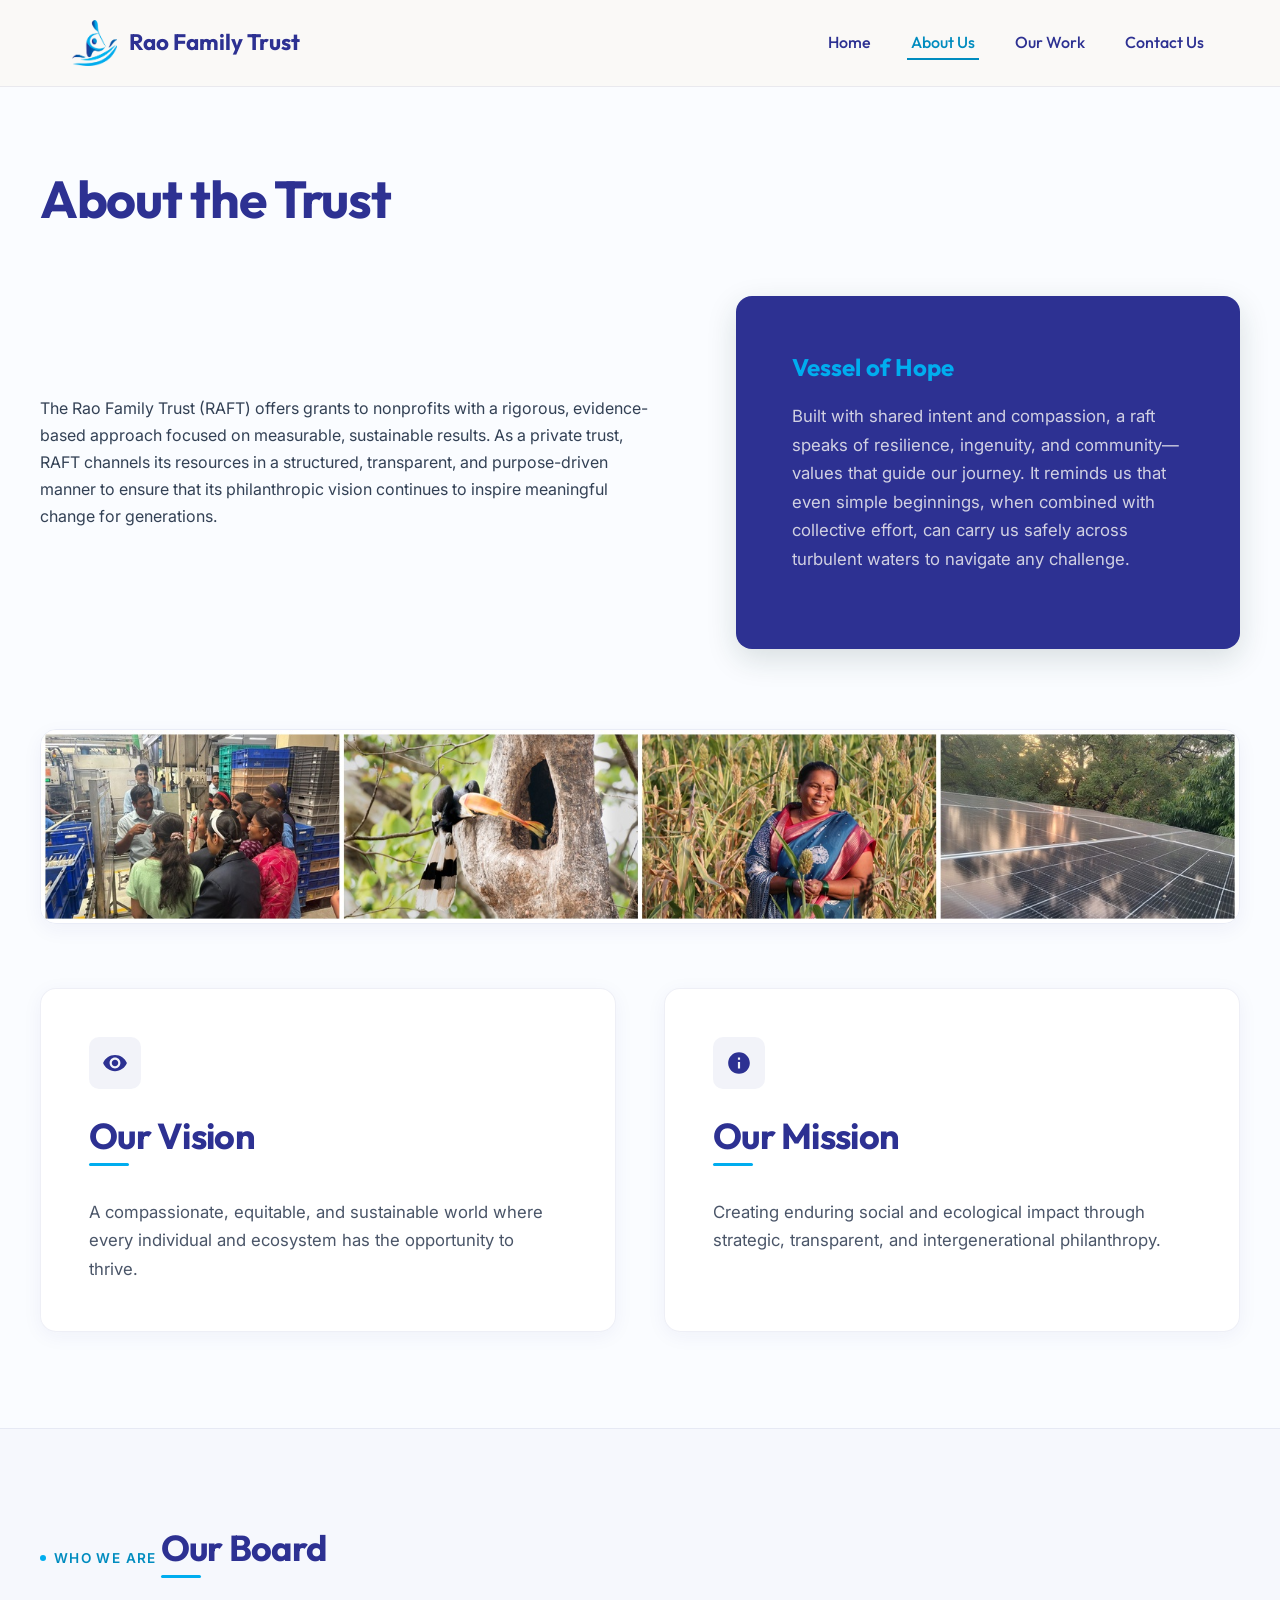
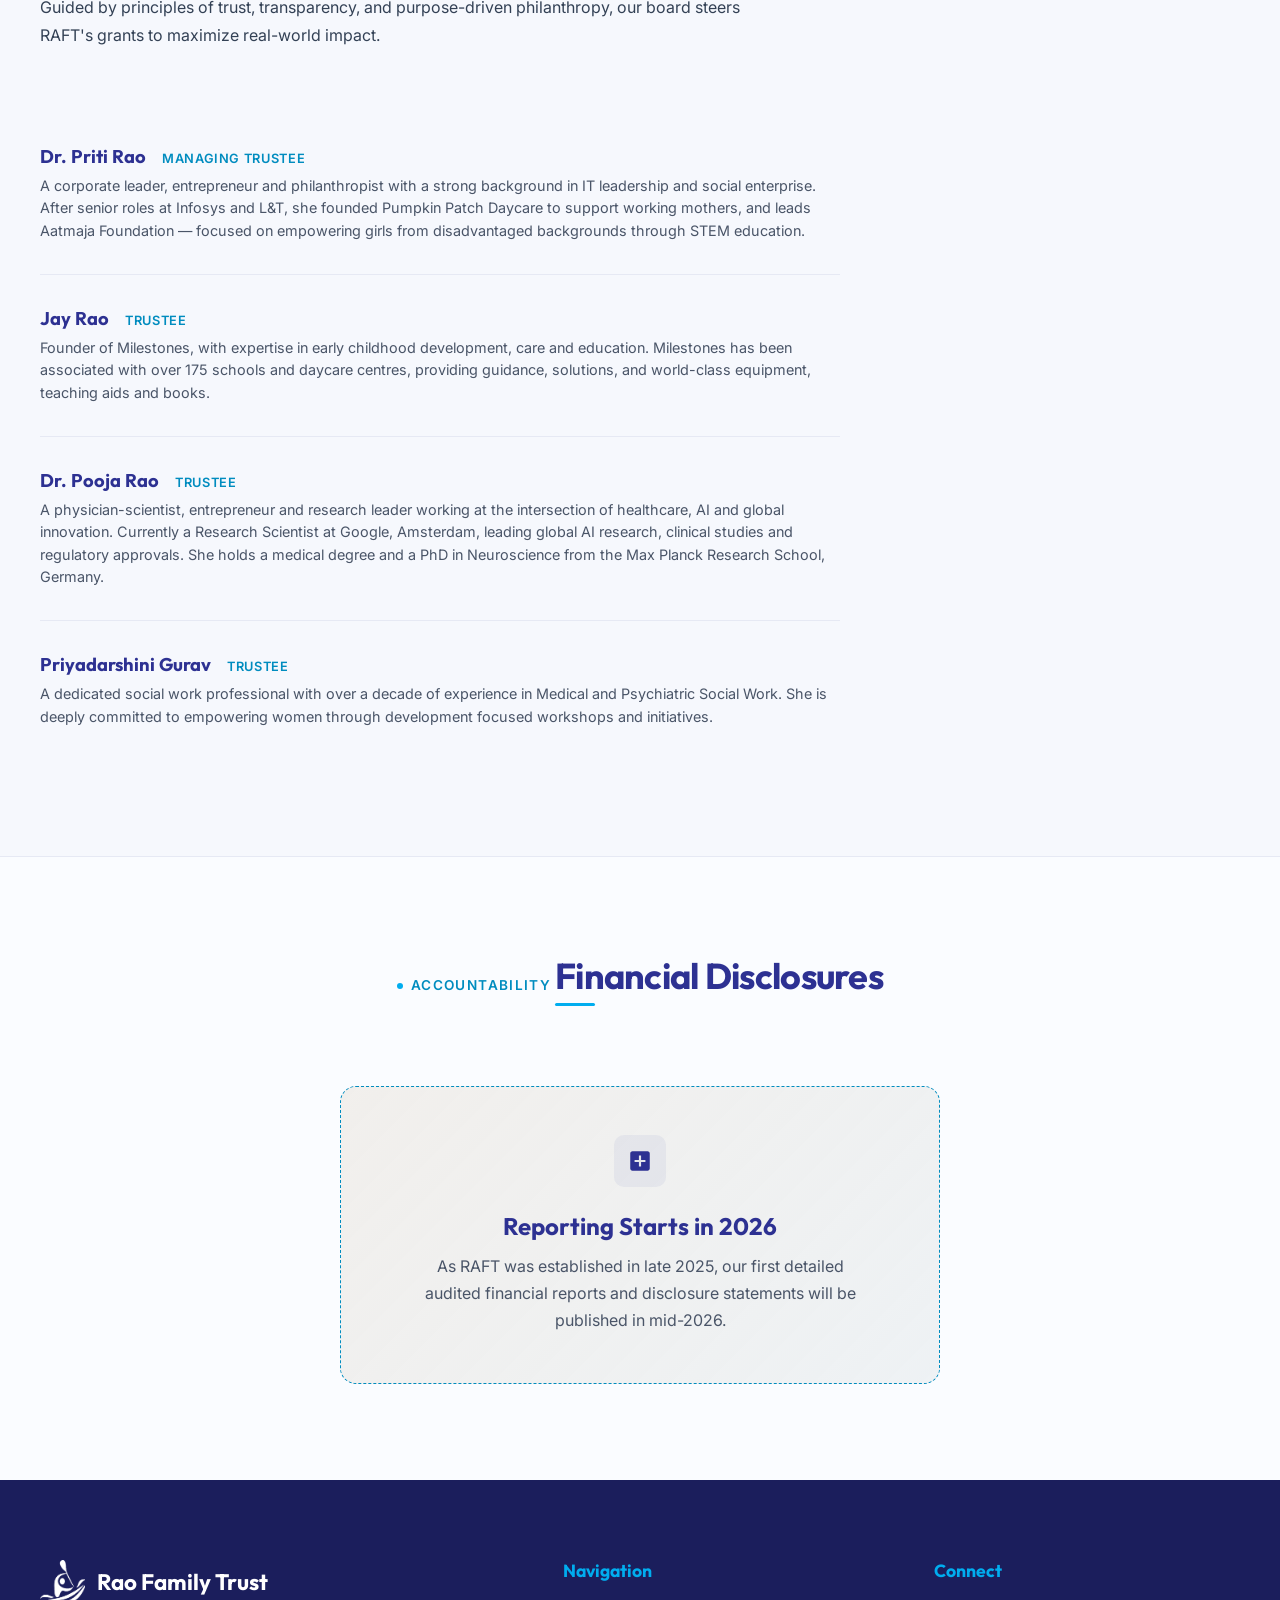
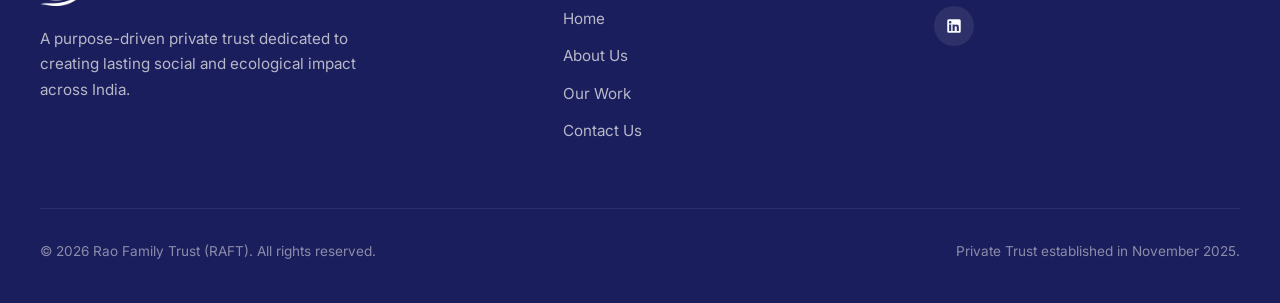
==== commit 2f28211b: "Restore transparent emblem logo mark with crisp typography across header and footer" ====
--- a/about.html
+++ b/about.html
@@ -38,7 +38,8 @@
   <header>
     <div class="nav-container">
       <a href="index.html" class="logo">
-        <img src="/images/logo.png" alt="Rao Family Trust Logo" class="logo-img">
+        <img src="/images/logo_icon.png" alt="Rao Family Trust Logo" class="logo-img">
+        <span>Rao Family Trust</span>
       </a>
       
       <button class="mobile-toggle" aria-label="Toggle Menu">
@@ -199,7 +200,8 @@
     <div class="footer-container">
       <div class="footer-about">
         <a href="index.html" class="logo" style="color: var(--color-white);">
-          <img src="/images/logo_white.png" alt="Rao Family Trust Logo" class="logo-img">
+          <img src="/images/logo_white_icon.png" alt="Rao Family Trust Logo" class="logo-img">
+          <span style="color: var(--color-white);">Rao Family Trust</span>
         </a>
         <p>A purpose-driven private trust dedicated to creating lasting social and ecological impact across India.</p>
       </div>
--- a/style_v2.css
+++ b/style_v2.css
@@ -471,13 +471,17 @@
 }
 
 /* External Link Icon Indicator */
+svg.external-link-icon,
 .external-link-icon {
-  width: 14px;
-  height: 14px;
+  width: 14px !important;
+  height: 14px !important;
+  max-width: 14px !important;
+  max-height: 14px !important;
+  flex-shrink: 0 !important;
   display: inline-block;
   vertical-align: middle;
   margin-left: 4px;
-  opacity: 0.8;
+  opacity: 0.85;
   transition: var(--transition-fast);
 }
 
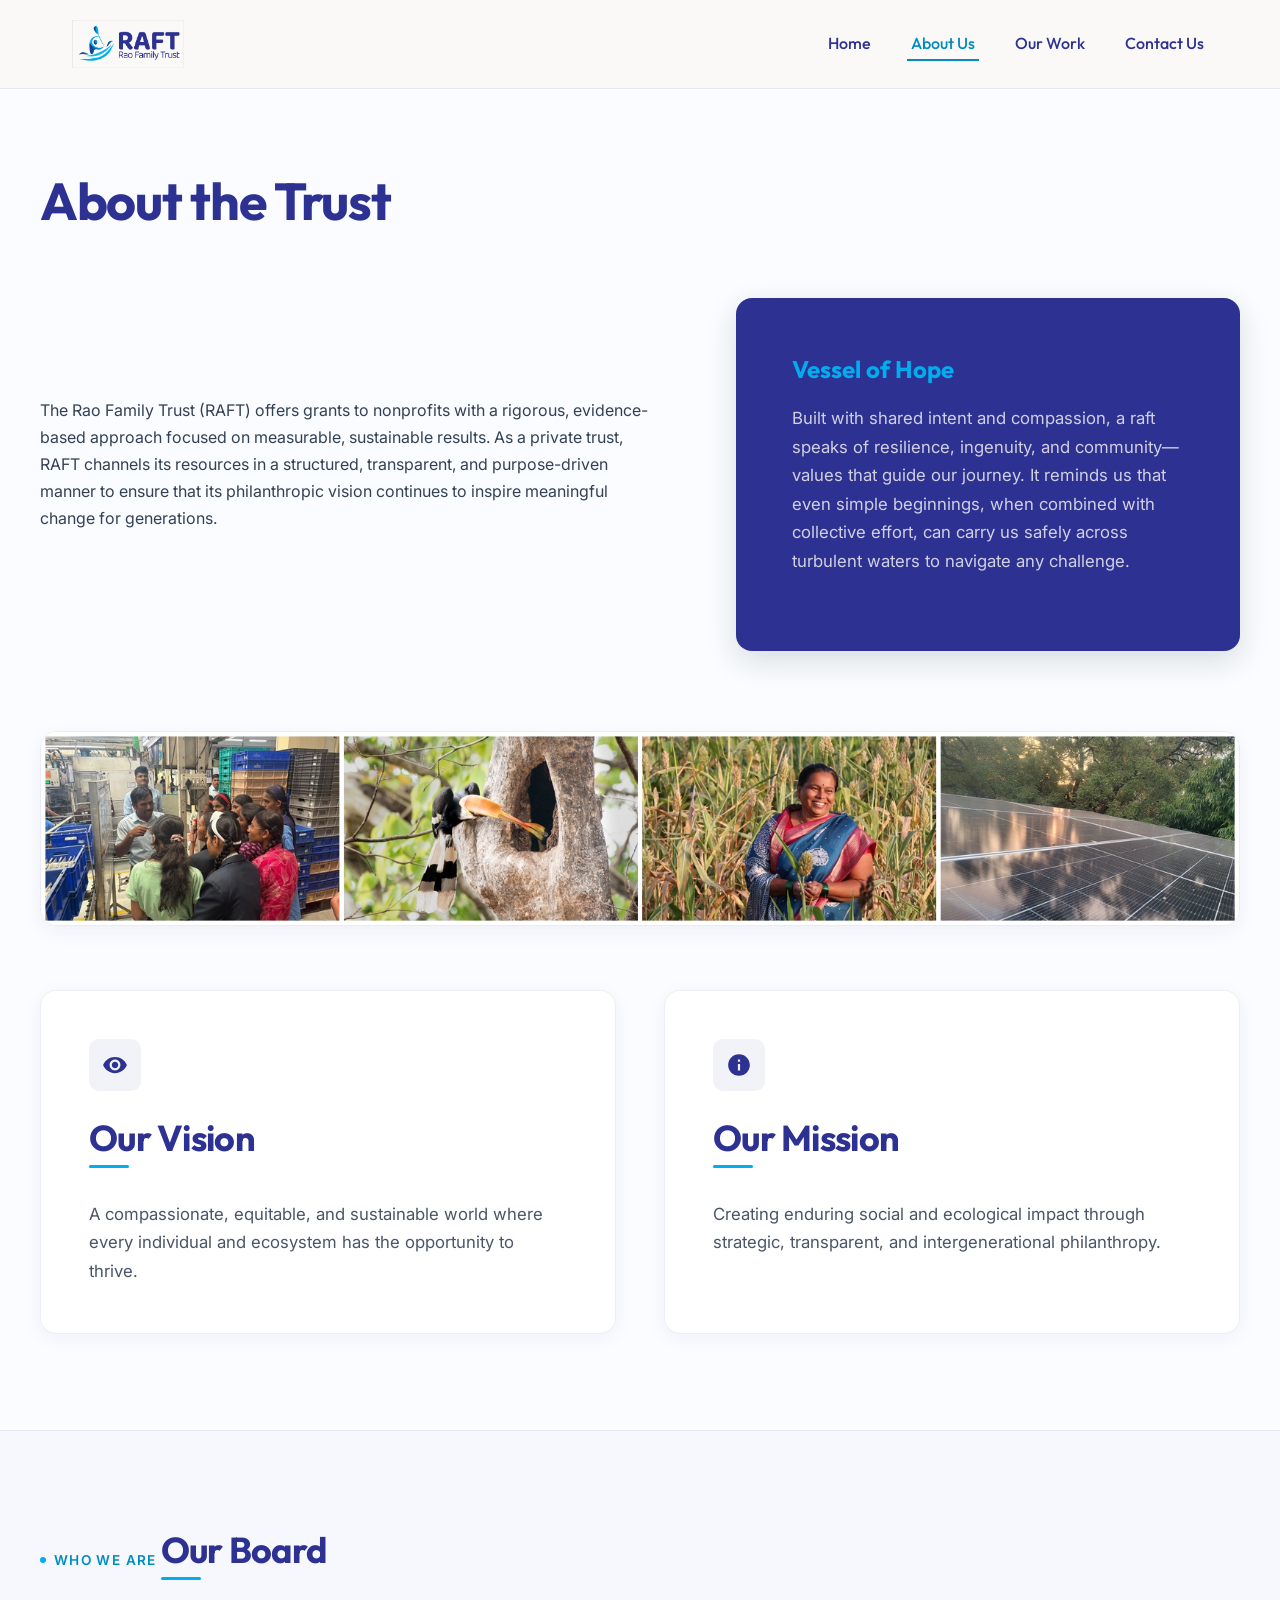
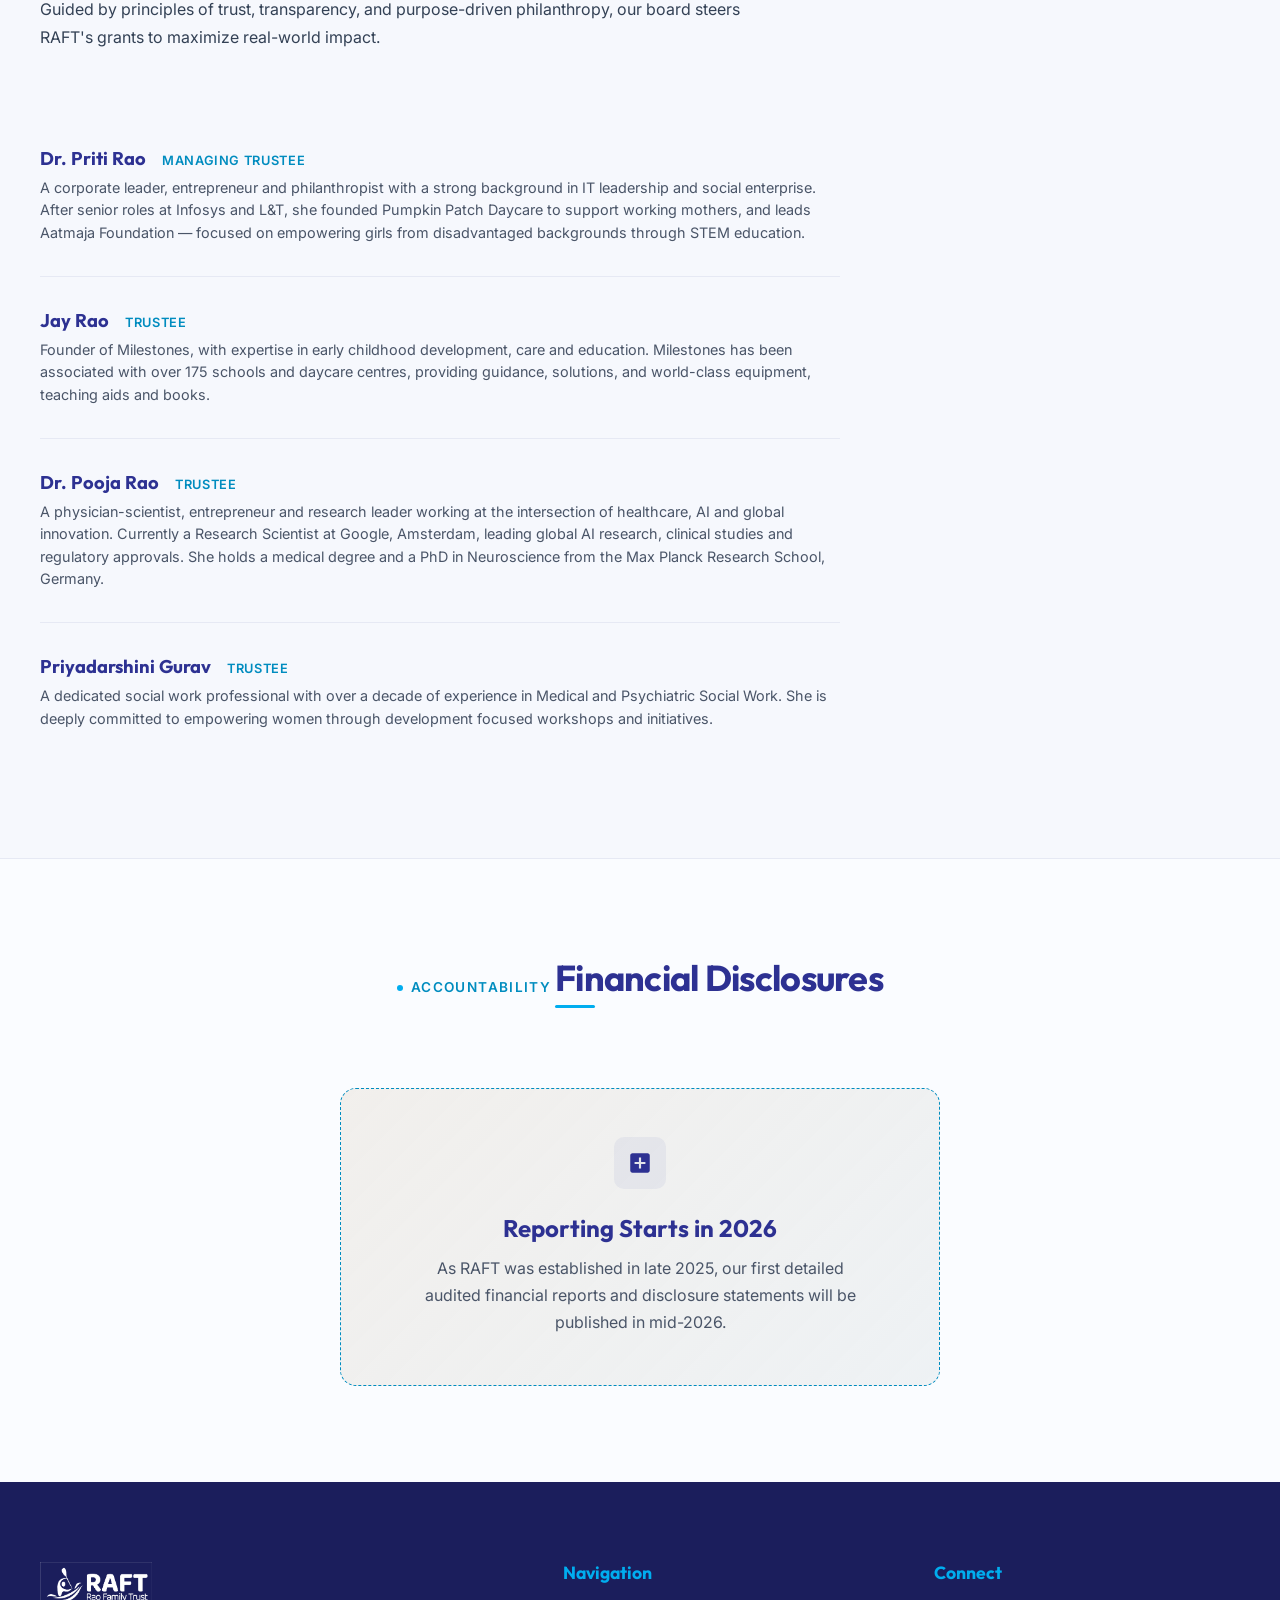
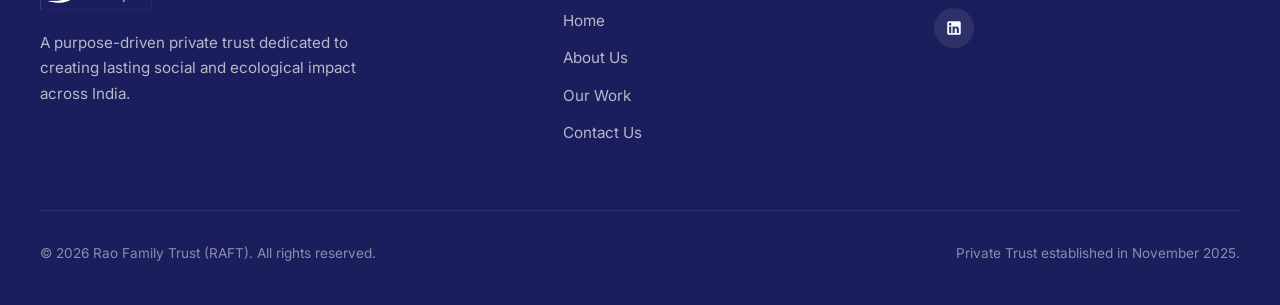
==== commit 9a851c44: "Restore full original logo image (raft emblem + RAFT Rao Family Trust) without outline border box" ====
--- a/about.html
+++ b/about.html
@@ -38,8 +38,7 @@
   <header>
     <div class="nav-container">
       <a href="index.html" class="logo">
-        <img src="/images/logo_icon.png" alt="Rao Family Trust Logo" class="logo-img">
-        <span>Rao Family Trust</span>
+        <img src="/images/logo.png" alt="Rao Family Trust Logo" class="logo-img">
       </a>
       
       <button class="mobile-toggle" aria-label="Toggle Menu">
@@ -200,8 +199,7 @@
     <div class="footer-container">
       <div class="footer-about">
         <a href="index.html" class="logo" style="color: var(--color-white);">
-          <img src="/images/logo_white_icon.png" alt="Rao Family Trust Logo" class="logo-img">
-          <span style="color: var(--color-white);">Rao Family Trust</span>
+          <img src="/images/logo_white.png" alt="Rao Family Trust Logo" class="logo-img">
         </a>
         <p>A purpose-driven private trust dedicated to creating lasting social and ecological impact across India.</p>
       </div>
--- a/style_v2.css
+++ b/style_v2.css
@@ -182,7 +182,7 @@
 }
 
 .logo-img {
-  height: 46px;
+  height: 48px;
   width: auto;
   object-fit: contain;
   transition: var(--transition-smooth);
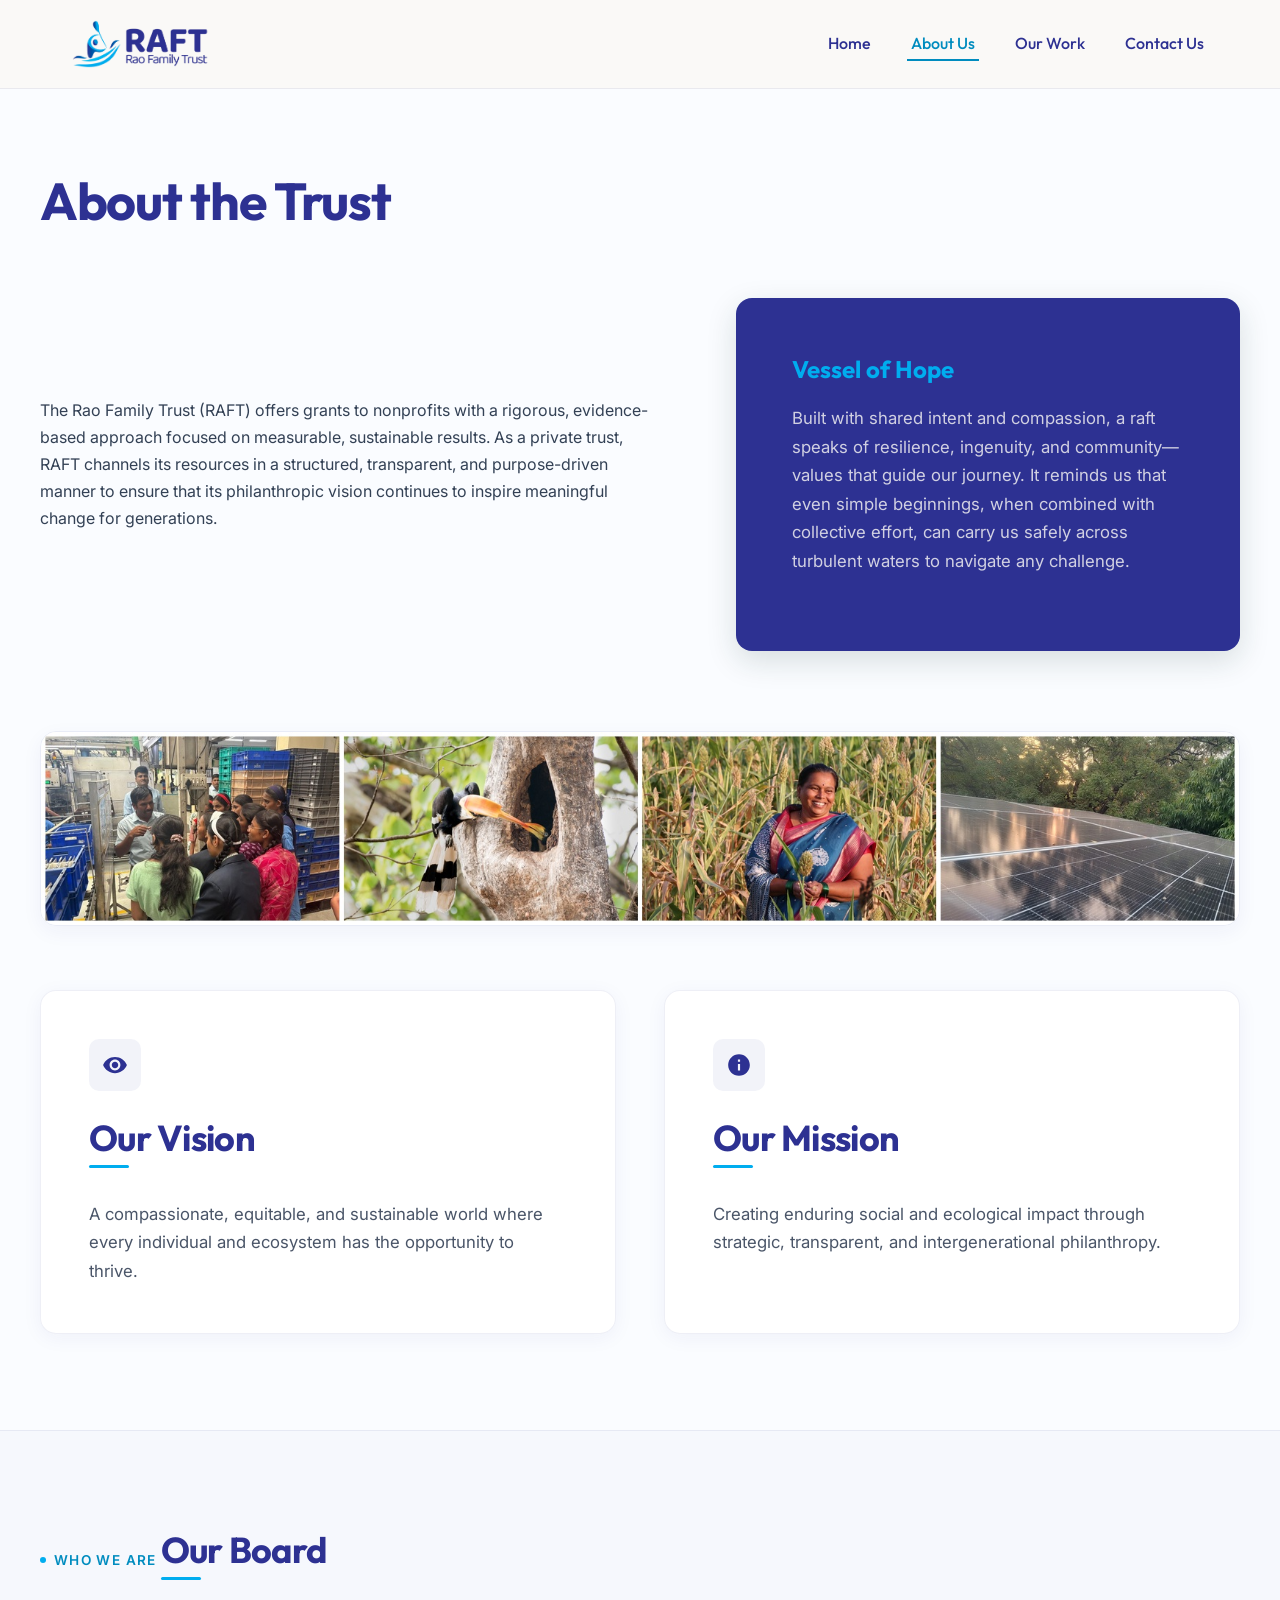
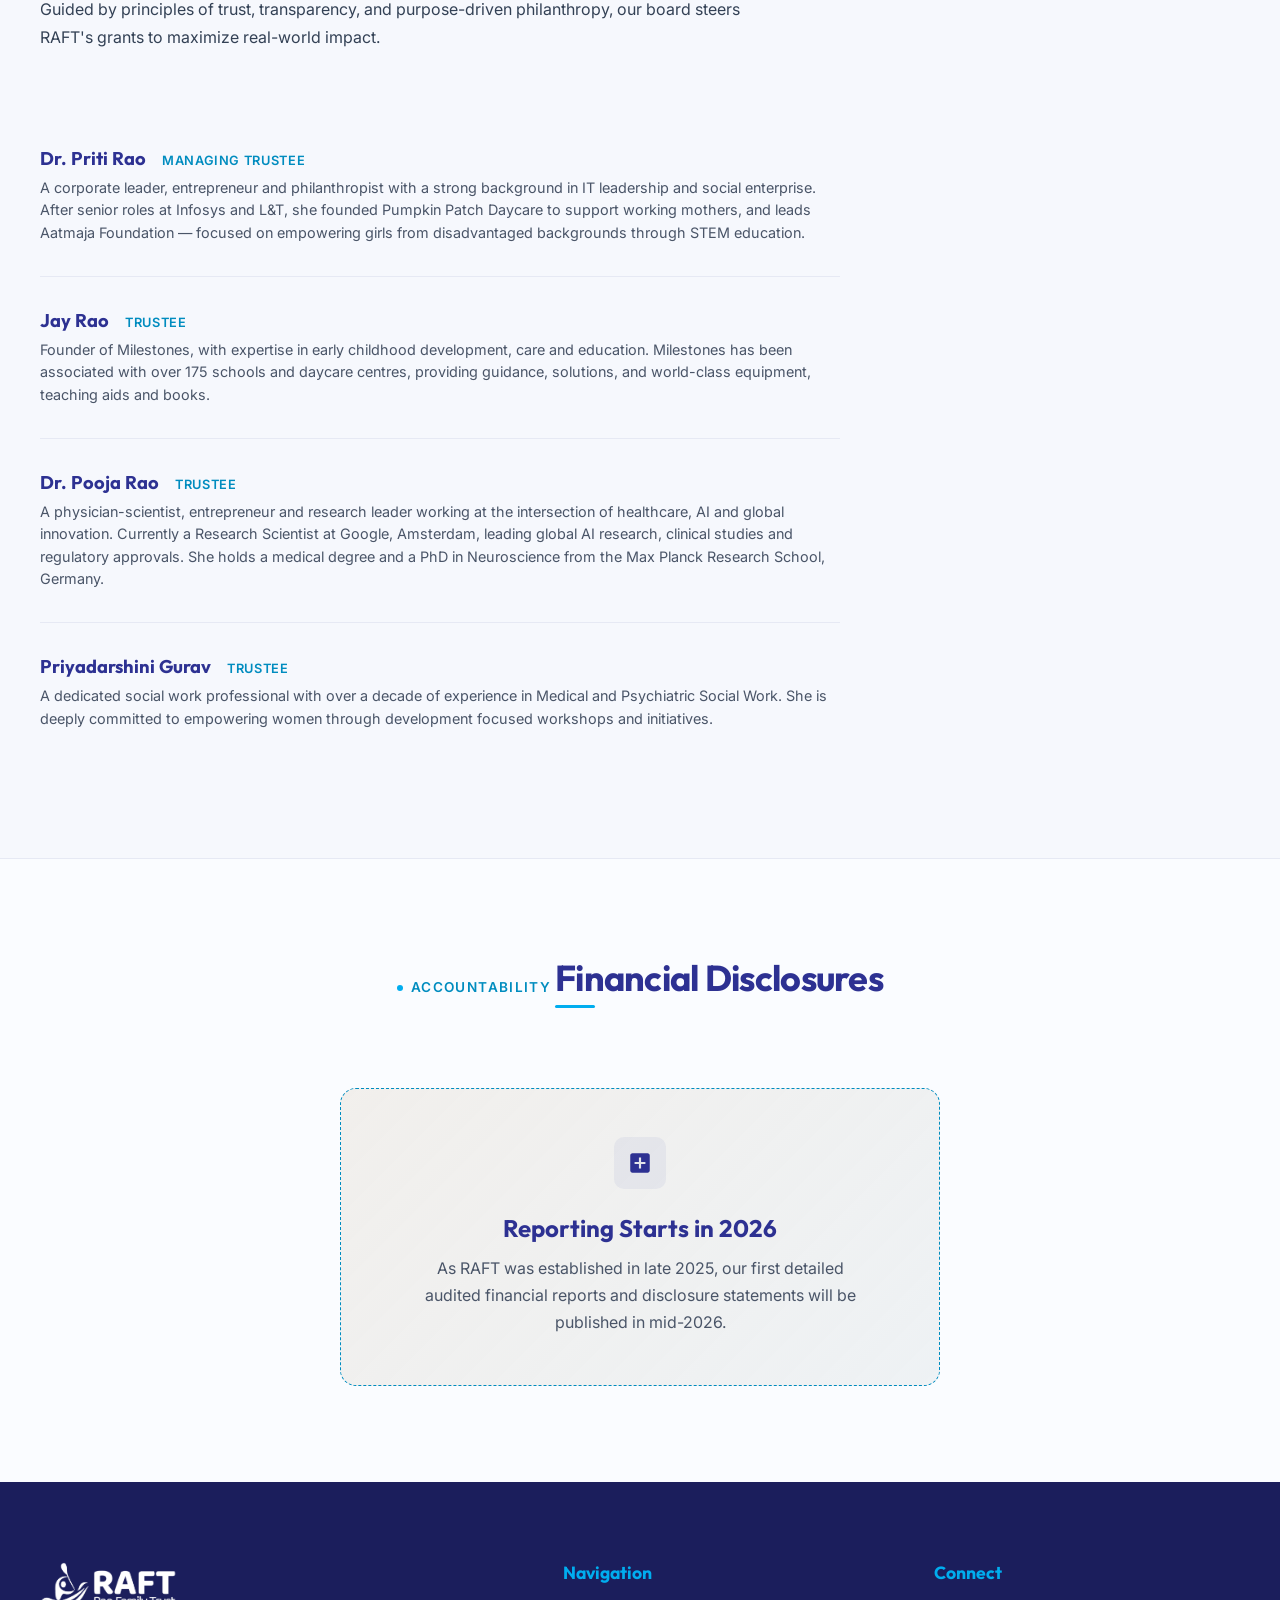
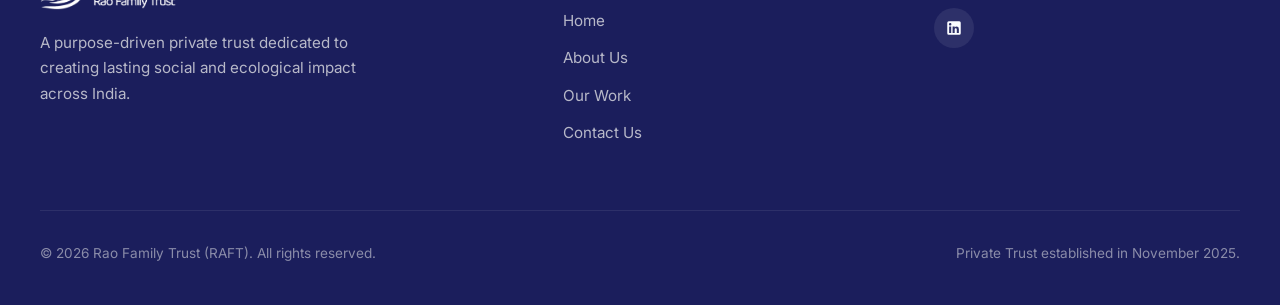
==== commit 0459c562: "Update logo to logo_v2.png with full un-truncated text and transparent background" ====
--- a/about.html
+++ b/about.html
@@ -38,7 +38,7 @@
   <header>
     <div class="nav-container">
       <a href="index.html" class="logo">
-        <img src="/images/logo.png" alt="Rao Family Trust Logo" class="logo-img">
+        <img src="/images/logo_v2.png" alt="Rao Family Trust Logo" class="logo-img">
       </a>
       
       <button class="mobile-toggle" aria-label="Toggle Menu">
@@ -199,7 +199,7 @@
     <div class="footer-container">
       <div class="footer-about">
         <a href="index.html" class="logo" style="color: var(--color-white);">
-          <img src="/images/logo_white.png" alt="Rao Family Trust Logo" class="logo-img">
+          <img src="/images/logo_white_v2.png" alt="Rao Family Trust Logo" class="logo-img">
         </a>
         <p>A purpose-driven private trust dedicated to creating lasting social and ecological impact across India.</p>
       </div>
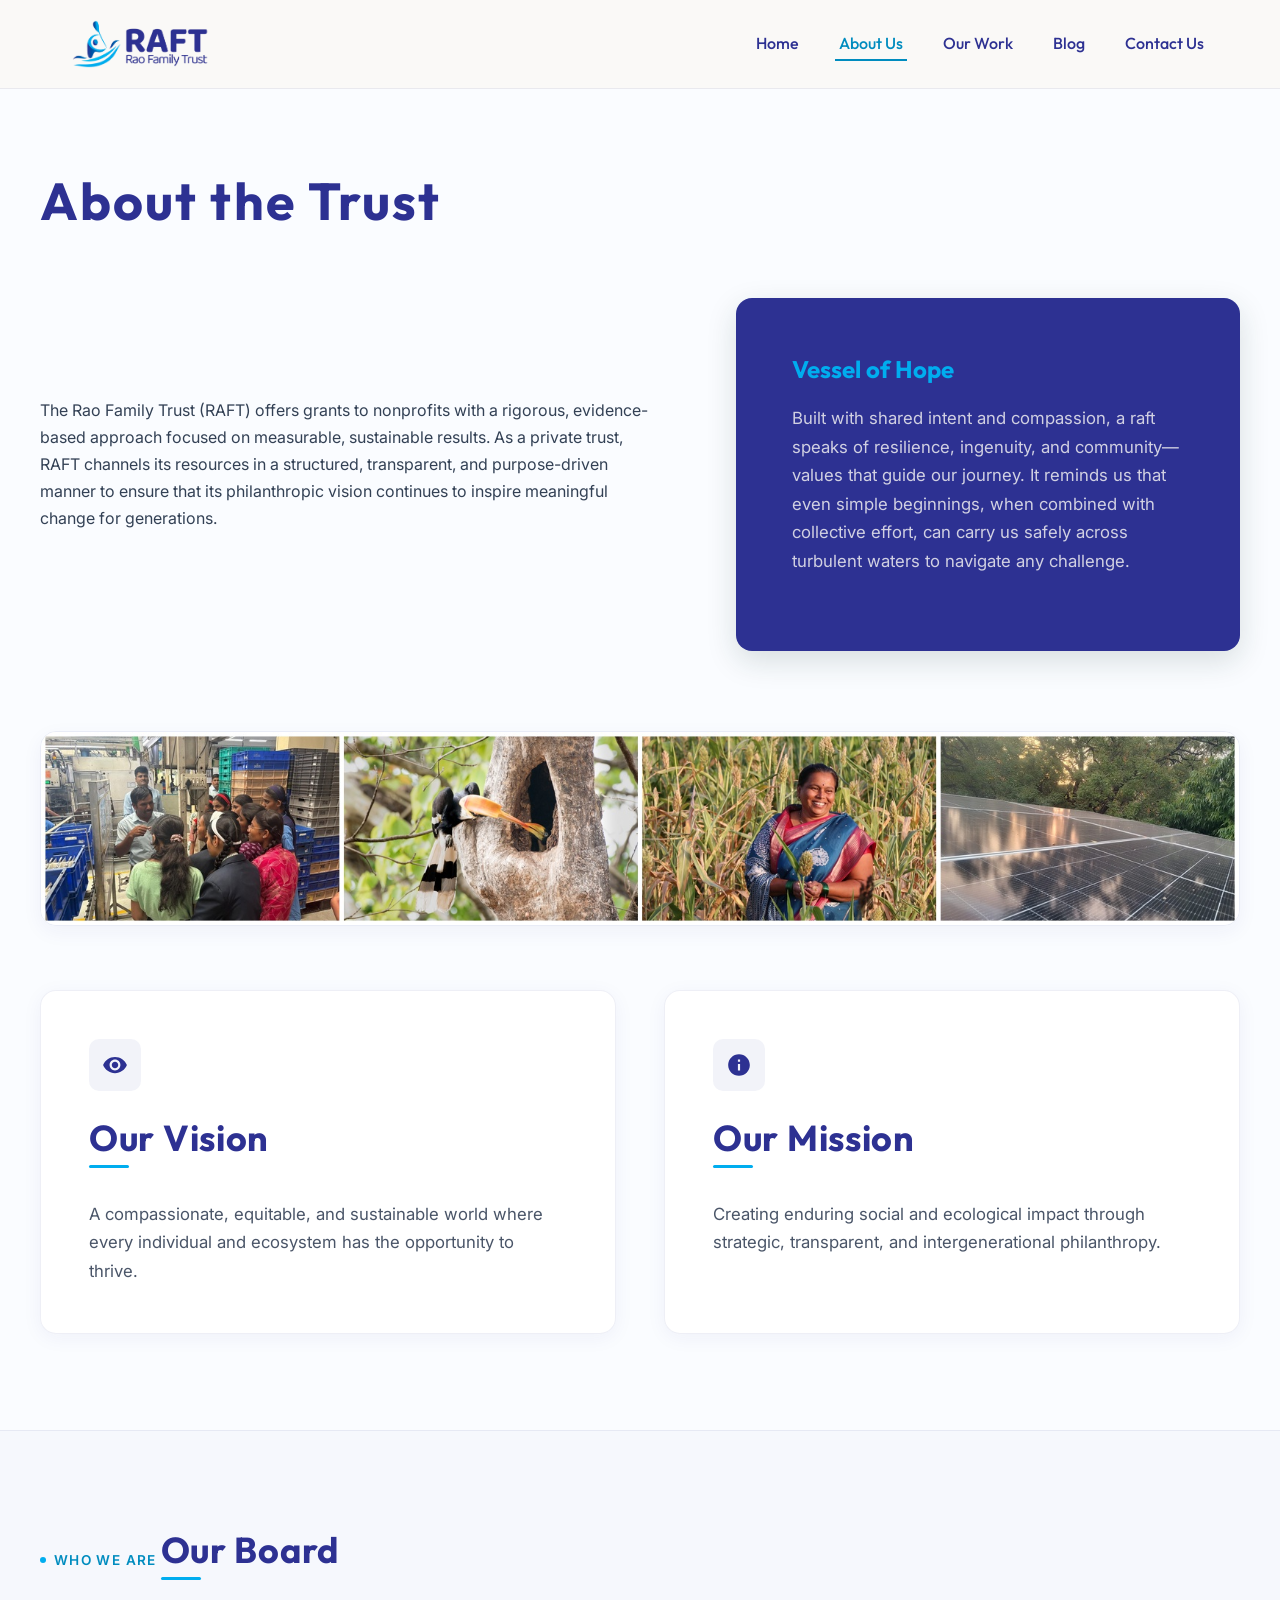
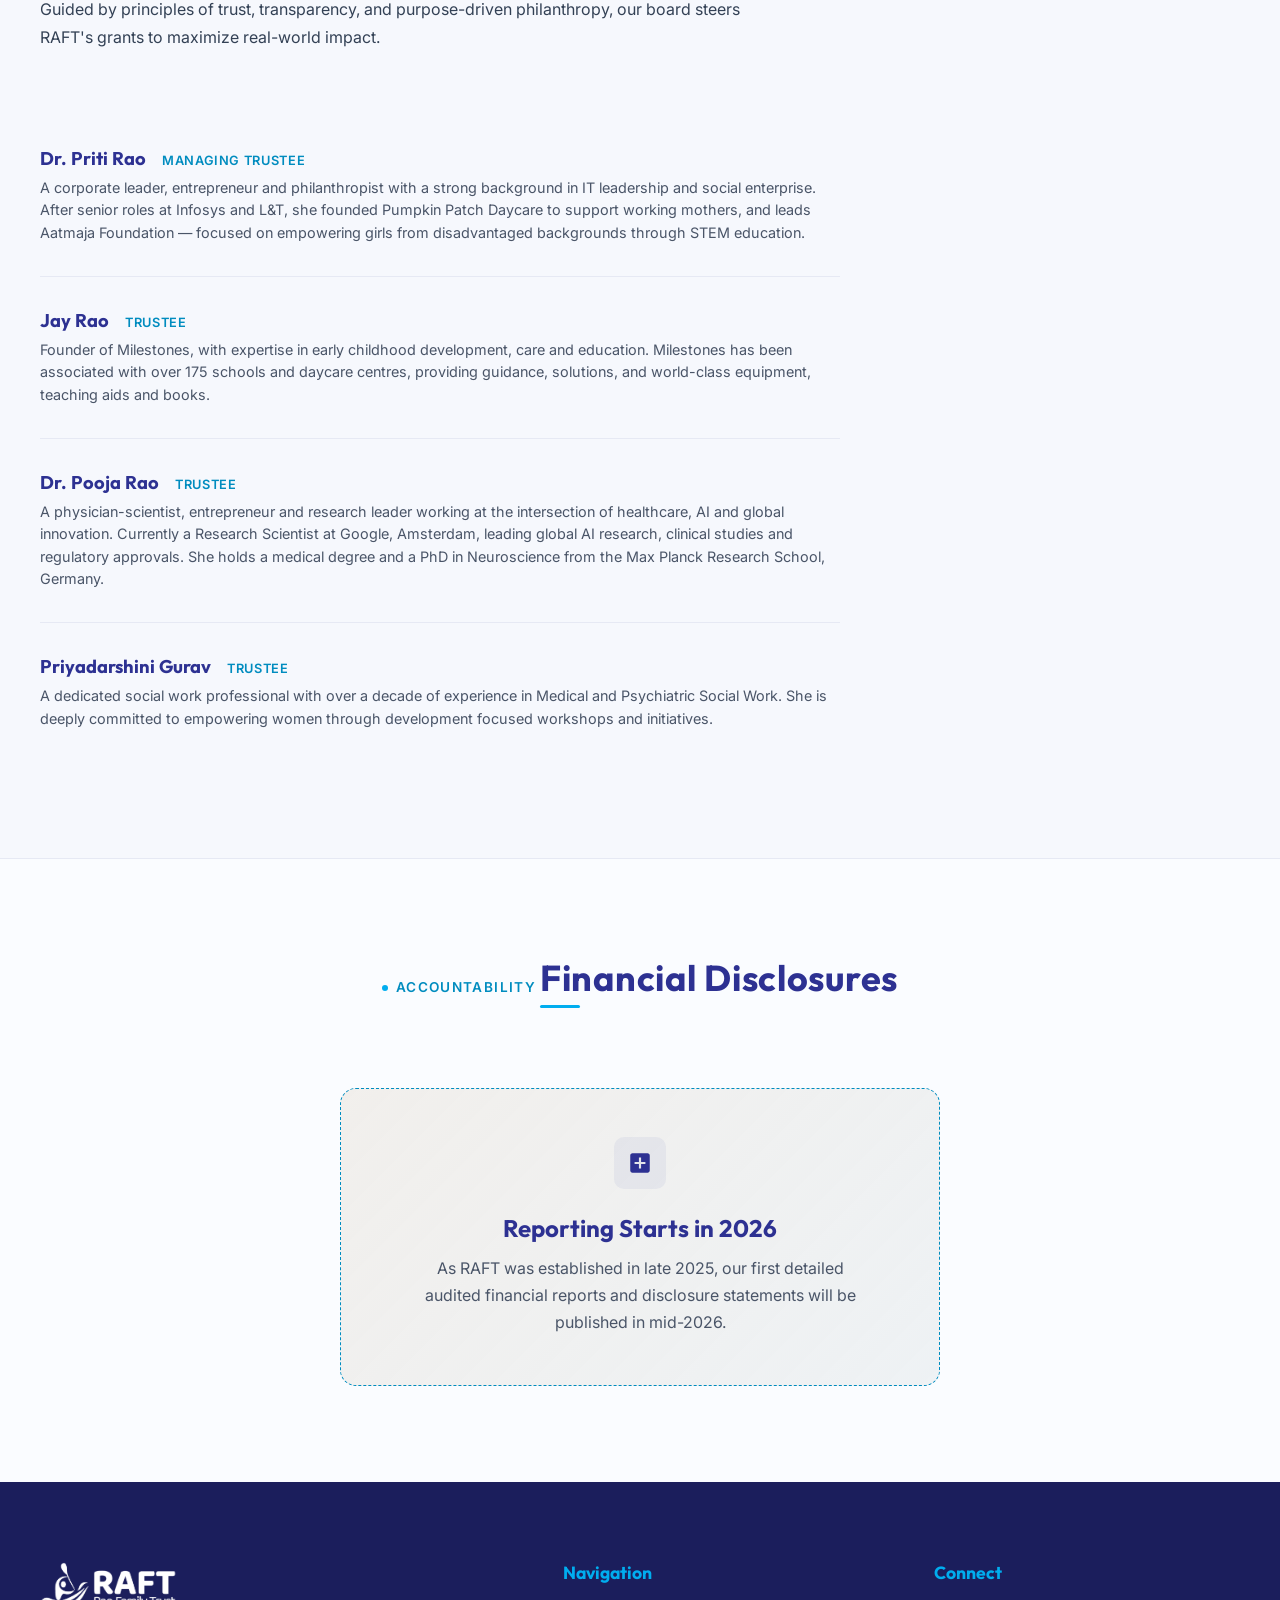
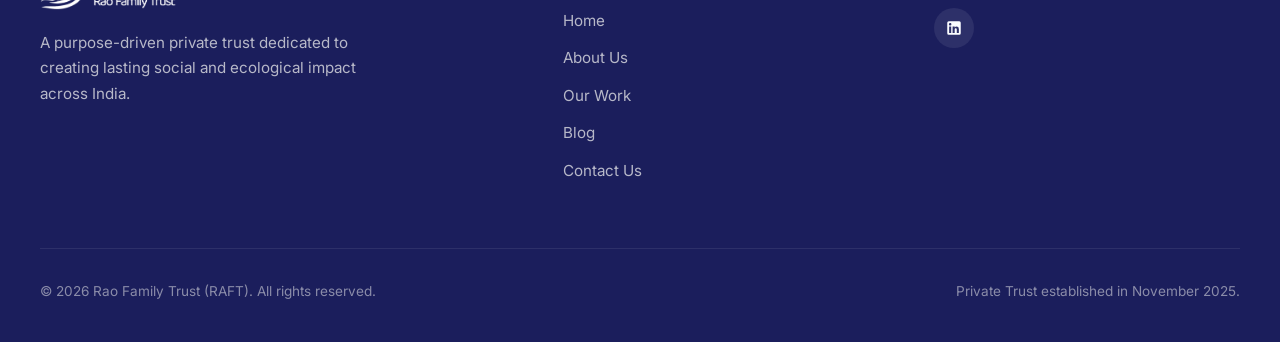
==== commit 236652d8: "Add blog section: listing page, first blog post, and 4 compressed images - New blog.html listing pag" ====
--- a/about.html
+++ b/about.html
@@ -51,6 +51,7 @@
         <li><a href="index.html" class="nav-link">Home</a></li>
         <li><a href="about.html" class="nav-link">About Us</a></li>
         <li><a href="work.html" class="nav-link">Our Work</a></li>
+        <li><a href="blog.html" class="nav-link">Blog</a></li>
         <li><a href="contact.html" class="nav-link">Contact Us</a></li>
       </ul>
     </div>
@@ -210,6 +211,7 @@
           <li><a href="index.html">Home</a></li>
           <li><a href="about.html">About Us</a></li>
           <li><a href="work.html">Our Work</a></li>
+          <li><a href="blog.html">Blog</a></li>
           <li><a href="contact.html">Contact Us</a></li>
         </ul>
       </div>
--- a/style_v2.css
+++ b/style_v2.css
@@ -65,12 +65,12 @@
 
 h1 {
   font-size: 3.25rem;
-  letter-spacing: -0.025em;
+  letter-spacing: 0.04em;
 }
 
 h2 {
   font-size: 2.25rem;
-  letter-spacing: -0.02em;
+  letter-spacing: 0.02em;
   margin-bottom: 1.5rem;
   position: relative;
   display: inline-block;
@@ -1184,3 +1184,580 @@
   }
 }
 
+/* ===================================
+   BLOG SECTION STYLES
+   =================================== */
+
+/* Blog Listing Hero Banner */
+.blog-hero-banner {
+  background: linear-gradient(135deg, var(--color-primary-dark) 0%, var(--color-primary) 50%, var(--color-primary-light) 100%);
+  padding: 7rem 2rem 5rem;
+  text-align: center;
+  position: relative;
+  overflow: hidden;
+}
+
+.blog-hero-banner::before {
+  content: '';
+  position: absolute;
+  top: 0;
+  left: 0;
+  width: 100%;
+  height: 100%;
+  background: radial-gradient(circle at 30% 80%, rgba(0, 173, 239, 0.15) 0%, transparent 60%),
+              radial-gradient(circle at 80% 20%, rgba(255, 255, 255, 0.05) 0%, transparent 50%);
+  pointer-events: none;
+}
+
+.blog-hero-banner-content {
+  position: relative;
+  z-index: 2;
+  max-width: 700px;
+  margin: 0 auto;
+}
+
+.blog-hero-banner .section-subtitle {
+  color: var(--color-secondary);
+}
+
+.blog-hero-banner .section-subtitle::before {
+  background-color: var(--color-secondary);
+}
+
+.blog-hero-banner h1 {
+  color: var(--color-white);
+  font-size: 3rem;
+  margin-bottom: 1.25rem;
+}
+
+.blog-hero-banner h1::after {
+  display: none;
+}
+
+.blog-hero-banner p {
+  color: rgba(250, 249, 246, 0.75);
+  font-size: 1.15rem;
+  max-width: 550px;
+  margin: 0 auto;
+}
+
+/* Blog Listing Card Grid */
+.blog-listing-grid {
+  display: grid;
+  grid-template-columns: repeat(auto-fill, minmax(380px, 1fr));
+  gap: 2.5rem;
+}
+
+.blog-card {
+  background-color: var(--color-white);
+  border: 1px solid var(--color-border);
+  border-radius: var(--border-radius-lg);
+  overflow: hidden;
+  box-shadow: 0 4px 20px var(--color-shadow);
+  transition: var(--transition-smooth);
+  display: flex;
+  flex-direction: column;
+}
+
+.blog-card:hover {
+  transform: translateY(-6px);
+  box-shadow: 0 12px 40px rgba(45, 49, 146, 0.12);
+}
+
+.blog-card-image-link {
+  display: block;
+  text-decoration: none;
+}
+
+.blog-card-image {
+  position: relative;
+  width: 100%;
+  height: 260px;
+  overflow: hidden;
+}
+
+.blog-card-image img {
+  width: 100%;
+  height: 100%;
+  object-fit: cover;
+  transition: transform 0.6s ease;
+}
+
+.blog-card:hover .blog-card-image img {
+  transform: scale(1.05);
+}
+
+.blog-card-badge {
+  position: absolute;
+  top: 1rem;
+  left: 1rem;
+  background: var(--color-secondary);
+  color: var(--color-primary-dark);
+  font-family: var(--font-heading);
+  font-weight: 600;
+  font-size: 0.75rem;
+  letter-spacing: 0.05em;
+  text-transform: uppercase;
+  padding: 0.35rem 0.85rem;
+  border-radius: 50px;
+  box-shadow: 0 2px 10px rgba(0, 173, 239, 0.3);
+}
+
+.blog-card-body {
+  padding: 2rem 2rem 2.25rem;
+  display: flex;
+  flex-direction: column;
+  flex-grow: 1;
+}
+
+.blog-card-meta {
+  display: flex;
+  align-items: center;
+  gap: 1.25rem;
+  margin-bottom: 1rem;
+  flex-wrap: wrap;
+}
+
+.blog-card-date,
+.blog-card-author {
+  display: inline-flex;
+  align-items: center;
+  gap: 0.4rem;
+  font-size: 0.82rem;
+  color: var(--color-text-muted);
+  font-weight: 500;
+}
+
+.blog-card-date svg,
+.blog-card-author svg {
+  color: var(--color-secondary-dark);
+  flex-shrink: 0;
+}
+
+.blog-card-body h2 {
+  font-size: 1.5rem;
+  margin-bottom: 0.85rem;
+  line-height: 1.3;
+}
+
+.blog-card-body h2::after {
+  display: none;
+}
+
+.blog-card-body h2 a {
+  color: var(--color-primary);
+  text-decoration: none;
+  transition: var(--transition-fast);
+}
+
+.blog-card-body h2 a:hover {
+  color: var(--color-secondary-dark);
+}
+
+.blog-card-excerpt {
+  color: var(--color-text-muted);
+  font-size: 0.95rem;
+  line-height: 1.65;
+  margin-bottom: 1.5rem;
+  flex-grow: 1;
+  display: -webkit-box;
+  -webkit-line-clamp: 4;
+  -webkit-box-orient: vertical;
+  overflow: hidden;
+}
+
+.blog-card-read-more {
+  display: inline-flex;
+  align-items: center;
+  gap: 0.5rem;
+  font-family: var(--font-heading);
+  font-weight: 600;
+  font-size: 0.9rem;
+  color: var(--color-primary);
+  text-decoration: none;
+  transition: var(--transition-fast);
+}
+
+.blog-card-read-more svg {
+  transition: transform 0.3s ease;
+}
+
+.blog-card-read-more:hover {
+  color: var(--color-secondary-dark);
+}
+
+.blog-card-read-more:hover svg {
+  transform: translateX(4px);
+}
+
+/* Featured Blog Card (wider) */
+.blog-card-featured {
+  grid-column: 1 / -1;
+  display: grid;
+  grid-template-columns: 1.2fr 1fr;
+}
+
+.blog-card-featured .blog-card-image {
+  height: 100%;
+  min-height: 340px;
+}
+
+.blog-card-featured .blog-card-body {
+  padding: 2.5rem;
+  justify-content: center;
+}
+
+.blog-card-featured .blog-card-body h2 {
+  font-size: 1.85rem;
+}
+
+.blog-card-featured .blog-card-excerpt {
+  -webkit-line-clamp: 5;
+}
+
+/* ===================================
+   BLOG POST (Article) STYLES
+   =================================== */
+
+/* Post Hero */
+.blog-post-hero {
+  position: relative;
+  width: 100%;
+  height: 520px;
+  overflow: hidden;
+}
+
+.blog-post-hero img {
+  width: 100%;
+  height: 100%;
+  object-fit: cover;
+  object-position: center 30%;
+}
+
+.blog-post-hero-overlay {
+  position: absolute;
+  bottom: 0;
+  left: 0;
+  width: 100%;
+  background: linear-gradient(to top, rgba(27, 30, 92, 0.92) 0%, rgba(27, 30, 92, 0.6) 50%, transparent 100%);
+  padding: 4rem 2rem 3rem;
+}
+
+.blog-post-hero-content {
+  max-width: 800px;
+  margin: 0 auto;
+}
+
+.blog-back-link {
+  display: inline-flex;
+  align-items: center;
+  gap: 0.4rem;
+  color: rgba(255, 255, 255, 0.7);
+  font-family: var(--font-heading);
+  font-weight: 500;
+  font-size: 0.85rem;
+  text-decoration: none;
+  margin-bottom: 1.25rem;
+  transition: var(--transition-fast);
+}
+
+.blog-back-link:hover {
+  color: var(--color-secondary);
+}
+
+.blog-post-hero h1 {
+  color: var(--color-white);
+  font-size: 2.75rem;
+  margin-bottom: 1.25rem;
+  line-height: 1.2;
+}
+
+.blog-post-hero h1::after {
+  display: none;
+}
+
+.blog-post-meta {
+  display: flex;
+  align-items: center;
+  gap: 0.5rem;
+  flex-wrap: wrap;
+}
+
+.blog-post-meta-item {
+  display: inline-flex;
+  align-items: center;
+  gap: 0.35rem;
+  color: rgba(255, 255, 255, 0.75);
+  font-size: 0.88rem;
+  font-weight: 500;
+}
+
+.blog-post-meta-item svg {
+  color: var(--color-secondary);
+}
+
+.blog-post-meta-divider {
+  color: rgba(255, 255, 255, 0.35);
+  font-size: 1.1rem;
+  margin: 0 0.25rem;
+}
+
+/* Article Body */
+.blog-article {
+  padding: 5rem 2rem;
+}
+
+.blog-article-container {
+  max-width: 740px;
+  margin: 0 auto;
+}
+
+.blog-lead {
+  font-size: 1.25rem;
+  line-height: 1.75;
+  color: var(--color-text-dark);
+  font-weight: 400;
+  border-left: 3px solid var(--color-secondary);
+  padding-left: 1.5rem;
+  margin-bottom: 2.5rem;
+}
+
+.blog-article p {
+  font-size: 1.05rem;
+  line-height: 1.85;
+  color: #374151;
+  margin-bottom: 1.75rem;
+}
+
+.blog-article p a {
+  color: var(--color-primary);
+  text-decoration: underline;
+  text-decoration-color: rgba(45, 49, 146, 0.3);
+  text-underline-offset: 3px;
+  transition: var(--transition-fast);
+}
+
+.blog-article p a:hover {
+  color: var(--color-secondary-dark);
+  text-decoration-color: var(--color-secondary-dark);
+}
+
+/* Blog Figures / Images */
+.blog-figure {
+  margin: 3rem 0;
+  border-radius: var(--border-radius-lg);
+  overflow: hidden;
+  box-shadow: 0 8px 30px var(--color-shadow);
+}
+
+.blog-figure-wide {
+  margin-left: -3rem;
+  margin-right: -3rem;
+}
+
+.blog-figure img {
+  width: 100%;
+  height: auto;
+  display: block;
+  transition: transform 0.6s ease;
+}
+
+.blog-figure:hover img {
+  transform: scale(1.02);
+}
+
+.blog-figure figcaption {
+  background-color: var(--color-bg-main);
+  padding: 1rem 1.25rem;
+  font-size: 0.85rem;
+  color: var(--color-text-muted);
+  font-style: italic;
+  line-height: 1.5;
+  border-top: 1px solid var(--color-border);
+}
+
+/* Pull Quotes */
+.blog-pullquote {
+  margin: 3rem 0;
+  padding: 2.5rem 2rem 2.5rem 2.5rem;
+  border-left: 4px solid var(--color-secondary);
+  background: linear-gradient(135deg, rgba(0, 173, 239, 0.04) 0%, rgba(45, 49, 146, 0.03) 100%);
+  border-radius: 0 var(--border-radius-md) var(--border-radius-md) 0;
+  font-family: var(--font-heading);
+  font-size: 1.35rem;
+  font-weight: 500;
+  line-height: 1.55;
+  color: var(--color-primary);
+  font-style: italic;
+}
+
+/* Author Bio Card */
+.blog-author-card {
+  display: flex;
+  align-items: flex-start;
+  gap: 1.5rem;
+  margin-top: 4rem;
+  padding: 2.5rem;
+  background: linear-gradient(135deg, rgba(45, 49, 146, 0.04) 0%, rgba(0, 173, 239, 0.04) 100%);
+  border: 1px solid var(--color-border);
+  border-radius: var(--border-radius-lg);
+}
+
+.blog-author-avatar {
+  width: 56px;
+  height: 56px;
+  min-width: 56px;
+  border-radius: 50%;
+  background: linear-gradient(135deg, var(--color-primary) 0%, var(--color-primary-light) 100%);
+  color: var(--color-white);
+  display: flex;
+  align-items: center;
+  justify-content: center;
+  font-family: var(--font-heading);
+  font-weight: 700;
+  font-size: 1rem;
+  box-shadow: 0 3px 10px rgba(45, 49, 146, 0.2);
+}
+
+.blog-author-info h3 {
+  font-size: 1.1rem;
+  margin-bottom: 0.35rem;
+  color: var(--color-primary);
+}
+
+.blog-author-info p {
+  color: var(--color-text-muted);
+  font-size: 0.9rem;
+  line-height: 1.6;
+  margin-bottom: 0;
+}
+
+/* Post Bottom Navigation */
+.blog-post-nav {
+  display: flex;
+  justify-content: space-between;
+  align-items: center;
+  margin-top: 4rem;
+  padding-top: 2.5rem;
+  border-top: 1px solid var(--color-border);
+  gap: 1rem;
+  flex-wrap: wrap;
+}
+
+.blog-post-nav .btn {
+  display: inline-flex;
+  align-items: center;
+  gap: 0.5rem;
+}
+
+/* ===================================
+   BLOG RESPONSIVE
+   =================================== */
+
+@media (max-width: 1024px) {
+  .blog-figure-wide {
+    margin-left: -1.5rem;
+    margin-right: -1.5rem;
+  }
+}
+
+@media (max-width: 768px) {
+  .blog-hero-banner {
+    padding: 5rem 1.5rem 3.5rem;
+  }
+
+  .blog-hero-banner h1 {
+    font-size: 2.25rem;
+  }
+
+  .blog-listing-grid {
+    grid-template-columns: 1fr;
+  }
+
+  .blog-card-featured {
+    grid-template-columns: 1fr;
+  }
+
+  .blog-card-featured .blog-card-image {
+    min-height: 220px;
+    height: 220px;
+  }
+
+  .blog-card-featured .blog-card-body h2 {
+    font-size: 1.4rem;
+  }
+
+  .blog-post-hero {
+    height: 380px;
+  }
+
+  .blog-post-hero h1 {
+    font-size: 2rem;
+  }
+
+  .blog-post-hero-overlay {
+    padding: 3rem 1.5rem 2rem;
+  }
+
+  .blog-article {
+    padding: 3rem 1.5rem;
+  }
+
+  .blog-figure-wide {
+    margin-left: 0;
+    margin-right: 0;
+  }
+
+  .blog-pullquote {
+    font-size: 1.15rem;
+    padding: 1.75rem 1.25rem 1.75rem 1.5rem;
+    margin: 2rem 0;
+  }
+
+  .blog-author-card {
+    flex-direction: column;
+    align-items: center;
+    text-align: center;
+    padding: 2rem 1.5rem;
+  }
+
+  .blog-post-nav {
+    flex-direction: column;
+    align-items: stretch;
+  }
+
+  .blog-post-nav .btn {
+    justify-content: center;
+  }
+}
+
+@media (max-width: 480px) {
+  .blog-post-hero {
+    height: 300px;
+  }
+
+  .blog-post-hero h1 {
+    font-size: 1.65rem;
+  }
+
+  .blog-post-meta {
+    gap: 0.3rem;
+  }
+
+  .blog-post-meta-divider {
+    display: none;
+  }
+
+  .blog-post-meta-item {
+    font-size: 0.8rem;
+  }
+
+  .blog-card-image {
+    height: 200px;
+  }
+
+  .blog-lead {
+    font-size: 1.1rem;
+  }
+}
+
